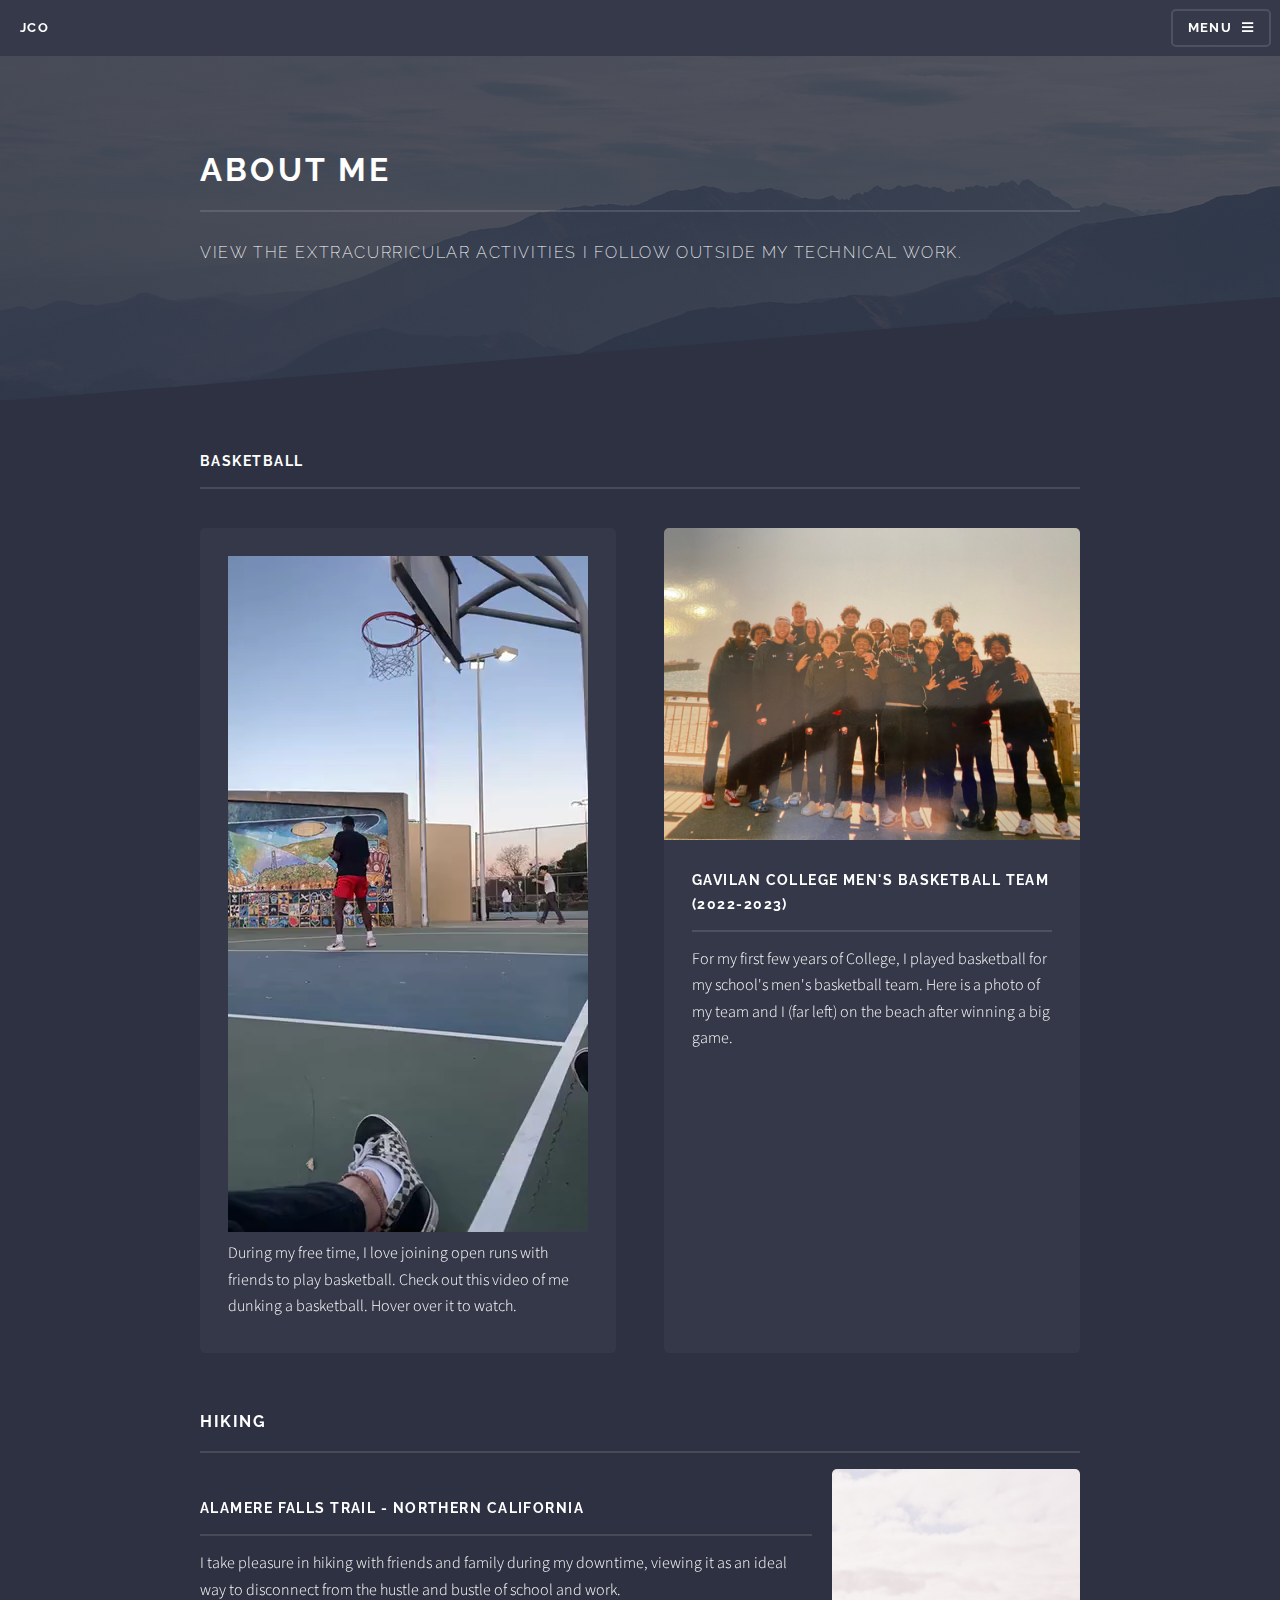
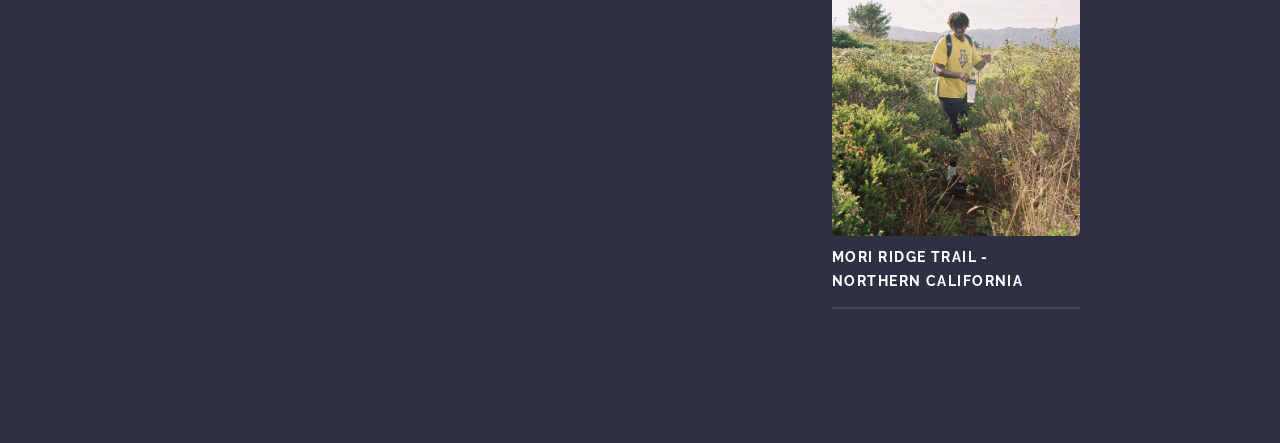
==== about_me.html @ bcc30880 "Restructuring Files." ====
<!DOCTYPE html>
<!--
    Solid State by HTML5 UP
    html5up.net | @ajlkn
    Free for personal and commercial use under the CCA 3.0 license (html5up.net/license)
-->
<html>
  <head>
    <title>Generic - Solid State by HTML5 UP</title>
    <meta charset="utf-8" />
    <meta name="viewport" content="width=device-width, initial-scale=1, user-scalable=no" />
    <link rel="stylesheet" href="assets/css/main.css" />
    <noscript><link rel="stylesheet" href="assets/css/noscript.css" /></noscript>
    <style>
      .image-container {
        display: flex;
        justify-content: space-between;
        gap: 20px;
      }
      .image-container img {
        max-width: 48%;
        height: auto;
      }
    </style>
  </head>
  <body class="is-preload">
    <!-- Page Wrapper -->
    <div id="page-wrapper">
      <!-- Header -->
      <header id="header">
        <h1><a href="index.html">JCO</a></h1>
        <nav>
          <a href="#menu">Menu</a>
        </nav>
      </header>

      <!-- Menu -->
      <nav id="menu">
        <div class="inner">
          <h2>Menu</h2>
          <ul class="links">
            <li><a href="index.html">Home</a></li>
            <li><a href="technical_journey.html">Technical Journey</a></li>
            <li><a href="projects.html">Projects</a></li>
            <li><a href="about_me.html">About Me</a></li>
          </ul>
          <a href="#" class="close">Close</a>
        </div>
      </nav>

      <!-- Wrapper -->
      <section id="wrapper">
        <header>
          <div class="inner">
            <h2>About Me</h2>
            <p>View the extracurricular activities I follow outside my technical work.</p>
          </div>
        </header>

        <!-- Content -->
        <div class="wrapper">
          <div class="inner">
            <h3 class="major">Basketball</h3>

            <section class="features">
              <article>
                <div class="video-container">
                  <video muted>
                    <source src="images/hoop_vid.mp4" type="video/mp4" />
                    Your browser does not support the video tag.
                  </video>
                  <p>
                    During my free time, I love joining open runs with friends to play basketball. Check out this video of me dunking a basketball. Hover over it to watch.
                  </p>
                </div>
              </article>
              <article>
                <a href="#" class="image"><img src="images/hoop_pic.jpeg" alt="" /></a>
                <h3 class="major">Gavilan College Men's Basketball Team (2022-2023)</h3>
                <p>
                  For my first few years of College, I played basketball for my school's men's basketball team. Here is a photo of my team and I (far left) on the beach after winning a big game.
                </p>
              </article>
            </section>

            <h4 class="major" style="font-size: 16px;">Hiking</h4>
            <div class="image-container">
              <article>
                <a href="#" class="image"><img src="images/hike01.jpeg" alt="" /></a>
                <h3 class="major">Alamere Falls Trail - Northern California</h3>
                <p>
                  I take pleasure in hiking with friends and family during my downtime, viewing it as an ideal way to disconnect from the hustle and bustle of school and work.
                </p>
              </article>
              <article>
                <a href="#" class="image"><img src="images/hike02.jpeg" alt="" style="max-width: 248px;" /></a>
                <h3 class="major">Mori Ridge Trail - Northern California</h3>
              </article>
            </div>

          </div>
        </div>
      </section>

    <!-- Scripts -->
    <script src="assets/js/jquery.min.js"></script>
    <script src="assets/js/jquery.scrollex.min.js"></script>
    <script src="assets/js/browser.min.js"></script>
    <script src="assets/js/breakpoints.min.js"></script>
    <script src="assets/js/util.js"></script>
    <script src="assets/js/main.js"></script>
    <script>
      document.addEventListener('DOMContentLoaded', function() {
        const videos = document.querySelectorAll('video');

        videos.forEach(video => {
          video.addEventListener('mouseover', function () {
            video.play();
          });

          video.addEventListener('mouseout', function() { 
            video.pause();
            video.currentTime = 0;
          });
        });
      });
    </script>
  </body>
</html>
---- assets/css/main.css ----
@import url(fontawesome-all.min.css);
@import url("https://fonts.googleapis.com/css?family=Raleway:200,700|Source+Sans+Pro:300,600,300italic,600italic");

/*
	Solid State by HTML5 UP
	html5up.net | @ajlkn
	Free for personal and commercial use under the CCA 3.0 license (html5up.net/license)
*/

html,
body,
div,
span,
applet,
object,
iframe,
h1,
h2,
h3,
h4,
h5,
h6,
p,
blockquote,
pre,
a,
abbr,
acronym,
address,
big,
cite,
code,
del,
dfn,
em,
img,
ins,
kbd,
q,
s,
samp,
small,
strike,
strong,
sub,
sup,
tt,
var,
b,
u,
i,
center,
dl,
dt,
dd,
ol,
ul,
li,
fieldset,
form,
label,
legend,
table,
caption,
tbody,
tfoot,
thead,
tr,
th,
td,
article,
aside,
canvas,
details,
embed,
figure,
figcaption,
footer,
header,
hgroup,
menu,
nav,
output,
ruby,
section,
summary,
time,
mark,
audio,
video {
  margin: 0;
  padding: 0;
  border: 0;
  font-size: 100%;
  font: inherit;
  vertical-align: baseline;
}

article,
aside,
details,
figcaption,
figure,
footer,
header,
hgroup,
menu,
nav,
section {
  display: block;
}

body {
  line-height: 1;
}

ol,
ul {
  list-style: none;
}

blockquote,
q {
  quotes: none;
}

blockquote:before,
blockquote:after,
q:before,
q:after {
  content: "";
  content: none;
}

table {
  border-collapse: collapse;
  border-spacing: 0;
}

body {
  -webkit-text-size-adjust: none;
}

mark {
  background-color: transparent;
  color: inherit;
}

input::-moz-focus-inner {
  border: 0;
  padding: 0;
}

input,
select,
textarea {
  -moz-appearance: none;
  -webkit-appearance: none;
  -ms-appearance: none;
  appearance: none;
}

/* Basic */

@-ms-viewport {
  width: device-width;
}

body {
  -ms-overflow-style: scrollbar;
}

@media screen and (max-width: 480px) {
  html,
  body {
    min-width: 320px;
  }
}

html {
  box-sizing: border-box;
}

*,
*:before,
*:after {
  box-sizing: inherit;
}

body {
  background-color: #2e3141;
  background-image: linear-gradient(
      to top,
      rgba(46, 49, 65, 0.8),
      rgba(46, 49, 65, 0.8)
    ),
    url("images/bg.jpg");
  background-size: auto, cover;
  background-attachment: fixed, fixed;
  background-position: center, center;
}

body.is-preload *,
body.is-preload *:before,
body.is-preload *:after {
  -moz-animation: none !important;
  -webkit-animation: none !important;
  -ms-animation: none !important;
  animation: none !important;
  -moz-transition: none !important;
  -webkit-transition: none !important;
  -ms-transition: none !important;
  transition: none !important;
}

/* Type */

body,
input,
select,
textarea {
  color: #ffffff;
  font-family: "Source Sans Pro", Helvetica, sans-serif;
  font-size: 16.5pt;
  font-weight: 300;
  line-height: 1.65;
}

@media screen and (max-width: 1680px) {
  body,
  input,
  select,
  textarea {
    font-size: 13pt;
  }
}

@media screen and (max-width: 1280px) {
  body,
  input,
  select,
  textarea {
    font-size: 12pt;
  }
}

@media screen and (max-width: 980px) {
  body,
  input,
  select,
  textarea {
    font-size: 12pt;
  }
}

@media screen and (max-width: 736px) {
  body,
  input,
  select,
  textarea {
    font-size: 12pt;
  }
}

@media screen and (max-width: 480px) {
  body,
  input,
  select,
  textarea {
    font-size: 12pt;
  }
}

a {
  -moz-transition: color 0.2s ease-in-out, border-bottom-color 0.2s ease-in-out;
  -webkit-transition: color 0.2s ease-in-out,
    border-bottom-color 0.2s ease-in-out;
  -ms-transition: color 0.2s ease-in-out, border-bottom-color 0.2s ease-in-out;
  transition: color 0.2s ease-in-out, border-bottom-color 0.2s ease-in-out;
  border-bottom: dotted 1px rgba(255, 255, 255, 0.35);
  color: #ffffff;
  text-decoration: none;
}

a:hover {
  border-bottom-color: transparent;
  color: #ffffff !important;
}

a.special:not(.button) {
  text-decoration: none;
  border-bottom: 0;
  display: block;
  font-family: Raleway, Helvetica, sans-serif;
  font-size: 0.8em;
  font-weight: 700;
  letter-spacing: 0.1em;
  margin: 0 0 2em 0;
  text-transform: uppercase;
}

a.special:not(.button):before {
  -moz-osx-font-smoothing: grayscale;
  -webkit-font-smoothing: antialiased;
  display: inline-block;
  font-style: normal;
  font-variant: normal;
  text-rendering: auto;
  line-height: 1;
  text-transform: none !important;
  font-family: "Font Awesome 5 Free";
  font-weight: 900;
}

a.special:not(.button):before {
  -moz-transition: background-color 0.2s ease-in-out;
  -webkit-transition: background-color 0.2s ease-in-out;
  -ms-transition: background-color 0.2s ease-in-out;
  transition: background-color 0.2s ease-in-out;
  border-radius: 100%;
  border: solid 2px rgba(255, 255, 255, 0.125);
  content: "\f105";
  display: inline-block;
  font-size: 1.25em;
  height: 2em;
  line-height: 1.75em;
  margin-right: 0.85em;
  text-align: center;
  text-indent: 0.15em;
  vertical-align: middle;
  width: 2em;
}

a.special:not(.button):hover:before {
  background-color: rgba(255, 255, 255, 0.025);
}

a.special:not(.button):active:before {
  background-color: rgba(255, 255, 255, 0.075);
}

strong,
b {
  color: #ffffff;
  font-weight: 600;
}

em,
i {
  font-style: italic;
}

p {
  margin: 0 0 2em 0;
}

h1,
h2,
h3,
h4,
h5,
h6 {
  color: #ffffff;
  font-family: Raleway, Helvetica, sans-serif;
  font-weight: 700;
  letter-spacing: 0.1em;
  margin: 0 0 1em 0;
  text-transform: uppercase;
}

h1 a,
h2 a,
h3 a,
h4 a,
h5 a,
h6 a {
  color: inherit;
  text-decoration: none;
  border-bottom: 0;
}

h1 span,
h2 span,
h3 span,
h4 span,
h5 span,
h6 span {
  font-weight: 200;
}

h1.major,
h2.major,
h3.major,
h4.major,
h5.major,
h6.major {
  padding-bottom: 1em;
  border-bottom: solid 2px rgba(255, 255, 255, 0.125);
}

h2 {
  font-size: 1.2em;
}

h3 {
  font-size: 0.9em;
}

h4 {
  font-size: 0.7em;
}

h5 {
  font-size: 0.7em;
}

h6 {
  font-size: 0.7em;
}

@media screen and (max-width: 736px) {
  h2 {
    font-size: 1em;
  }

  h3 {
    font-size: 0.8em;
  }
}

sub {
  font-size: 0.8em;
  position: relative;
  top: 0.5em;
}

sup {
  font-size: 0.8em;
  position: relative;
  top: -0.5em;
}

blockquote {
  border-left: solid 4px rgba(255, 255, 255, 0.125);
  font-style: italic;
  margin: 0 0 2em 0;
  padding: 0.5em 0 0.5em 2em;
}

code {
  background: rgba(255, 255, 255, 0.025);
  border-radius: 5px;
  border: solid 2px rgba(255, 255, 255, 0.125);
  font-family: "Courier New", monospace;
  font-size: 0.9em;
  margin: 0 0.25em;
  padding: 0.25em 0.65em;
}

pre {
  -webkit-overflow-scrolling: touch;
  font-family: "Courier New", monospace;
  font-size: 0.9em;
  margin: 0 0 2em 0;
}

pre code {
  display: block;
  line-height: 1.75em;
  padding: 1em 1.5em;
  overflow-x: auto;
}

hr {
  border: 0;
  border-bottom: solid 2px rgba(255, 255, 255, 0.125);
  margin: 2.5em 0;
}

hr.major {
  margin: 4em 0;
}

.align-left {
  text-align: left;
}

.align-center {
  text-align: center;
}

.align-right {
  text-align: right;
}

/* Row */

.row {
  display: flex;
  flex-wrap: wrap;
  box-sizing: border-box;
  align-items: stretch;
}

.row > * {
  box-sizing: border-box;
}

.row.gtr-uniform > * > :last-child {
  margin-bottom: 0;
}

.row.aln-left {
  justify-content: flex-start;
}

.row.aln-center {
  justify-content: center;
}

.row.aln-right {
  justify-content: flex-end;
}

.row.aln-top {
  align-items: flex-start;
}

.row.aln-middle {
  align-items: center;
}

.row.aln-bottom {
  align-items: flex-end;
}

.row > .imp {
  order: -1;
}

.row > .col-1 {
  width: 8.33333%;
}

.row > .off-1 {
  margin-left: 8.33333%;
}

.row > .col-2 {
  width: 16.66667%;
}

.row > .off-2 {
  margin-left: 16.66667%;
}

.row > .col-3 {
  width: 25%;
}

.row > .off-3 {
  margin-left: 25%;
}

.row > .col-4 {
  width: 33.33333%;
}

.row > .off-4 {
  margin-left: 33.33333%;
}

.row > .col-5 {
  width: 41.66667%;
}

.row > .off-5 {
  margin-left: 41.66667%;
}

.row > .col-6 {
  width: 50%;
}

.row > .off-6 {
  margin-left: 50%;
}

.row > .col-7 {
  width: 58.33333%;
}

.row > .off-7 {
  margin-left: 58.33333%;
}

.row > .col-8 {
  width: 66.66667%;
}

.row > .off-8 {
  margin-left: 66.66667%;
}

.row > .col-9 {
  width: 75%;
}

.row > .off-9 {
  margin-left: 75%;
}

.row > .col-10 {
  width: 83.33333%;
}

.row > .off-10 {
  margin-left: 83.33333%;
}

.row > .col-11 {
  width: 91.66667%;
}

.row > .off-11 {
  margin-left: 91.66667%;
}

.row > .col-12 {
  width: 100%;
}

.row > .off-12 {
  margin-left: 100%;
}

.row.gtr-0 {
  margin-top: 0;
  margin-left: 0em;
}

.row.gtr-0 > * {
  padding: 0 0 0 0em;
}

.row.gtr-0.gtr-uniform {
  margin-top: 0em;
}

.row.gtr-0.gtr-uniform > * {
  padding-top: 0em;
}

.row.gtr-25 {
  margin-top: 0;
  margin-left: -0.4375em;
}

.row.gtr-25 > * {
  padding: 0 0 0 0.4375em;
}

.row.gtr-25.gtr-uniform {
  margin-top: -0.4375em;
}

.row.gtr-25.gtr-uniform > * {
  padding-top: 0.4375em;
}

.row.gtr-50 {
  margin-top: 0;
  margin-left: -0.875em;
}

.row.gtr-50 > * {
  padding: 0 0 0 0.875em;
}

.row.gtr-50.gtr-uniform {
  margin-top: -0.875em;
}

.row.gtr-50.gtr-uniform > * {
  padding-top: 0.875em;
}

.row {
  margin-top: 0;
  margin-left: -1.75em;
}

.row > * {
  padding: 0 0 0 1.75em;
}

.row.gtr-uniform {
  margin-top: -1.75em;
}

.row.gtr-uniform > * {
  padding-top: 1.75em;
}

.row.gtr-150 {
  margin-top: 0;
  margin-left: -2.625em;
}

.row.gtr-150 > * {
  padding: 0 0 0 2.625em;
}

.row.gtr-150.gtr-uniform {
  margin-top: -2.625em;
}

.row.gtr-150.gtr-uniform > * {
  padding-top: 2.625em;
}

.row.gtr-200 {
  margin-top: 0;
  margin-left: -3.5em;
}

.row.gtr-200 > * {
  padding: 0 0 0 3.5em;
}

.row.gtr-200.gtr-uniform {
  margin-top: -3.5em;
}

.row.gtr-200.gtr-uniform > * {
  padding-top: 3.5em;
}

@media screen and (max-width: 1680px) {
  .row {
    display: flex;
    flex-wrap: wrap;
    box-sizing: border-box;
    align-items: stretch;
  }

  .row > * {
    box-sizing: border-box;
  }

  .row.gtr-uniform > * > :last-child {
    margin-bottom: 0;
  }

  .row.aln-left {
    justify-content: flex-start;
  }

  .row.aln-center {
    justify-content: center;
  }

  .row.aln-right {
    justify-content: flex-end;
  }

  .row.aln-top {
    align-items: flex-start;
  }

  .row.aln-middle {
    align-items: center;
  }

  .row.aln-bottom {
    align-items: flex-end;
  }

  .row > .imp-xlarge {
    order: -1;
  }

  .row > .col-1-xlarge {
    width: 8.33333%;
  }

  .row > .off-1-xlarge {
    margin-left: 8.33333%;
  }

  .row > .col-2-xlarge {
    width: 16.66667%;
  }

  .row > .off-2-xlarge {
    margin-left: 16.66667%;
  }

  .row > .col-3-xlarge {
    width: 25%;
  }

  .row > .off-3-xlarge {
    margin-left: 25%;
  }

  .row > .col-4-xlarge {
    width: 33.33333%;
  }

  .row > .off-4-xlarge {
    margin-left: 33.33333%;
  }

  .row > .col-5-xlarge {
    width: 41.66667%;
  }

  .row > .off-5-xlarge {
    margin-left: 41.66667%;
  }

  .row > .col-6-xlarge {
    width: 50%;
  }

  .row > .off-6-xlarge {
    margin-left: 50%;
  }

  .row > .col-7-xlarge {
    width: 58.33333%;
  }

  .row > .off-7-xlarge {
    margin-left: 58.33333%;
  }

  .row > .col-8-xlarge {
    width: 66.66667%;
  }

  .row > .off-8-xlarge {
    margin-left: 66.66667%;
  }

  .row > .col-9-xlarge {
    width: 75%;
  }

  .row > .off-9-xlarge {
    margin-left: 75%;
  }

  .row > .col-10-xlarge {
    width: 83.33333%;
  }

  .row > .off-10-xlarge {
    margin-left: 83.33333%;
  }

  .row > .col-11-xlarge {
    width: 91.66667%;
  }

  .row > .off-11-xlarge {
    margin-left: 91.66667%;
  }

  .row > .col-12-xlarge {
    width: 100%;
  }

  .row > .off-12-xlarge {
    margin-left: 100%;
  }

  .row.gtr-0 {
    margin-top: 0;
    margin-left: 0em;
  }

  .row.gtr-0 > * {
    padding: 0 0 0 0em;
  }

  .row.gtr-0.gtr-uniform {
    margin-top: 0em;
  }

  .row.gtr-0.gtr-uniform > * {
    padding-top: 0em;
  }

  .row.gtr-25 {
    margin-top: 0;
    margin-left: -0.4375em;
  }

  .row.gtr-25 > * {
    padding: 0 0 0 0.4375em;
  }

  .row.gtr-25.gtr-uniform {
    margin-top: -0.4375em;
  }

  .row.gtr-25.gtr-uniform > * {
    padding-top: 0.4375em;
  }

  .row.gtr-50 {
    margin-top: 0;
    margin-left: -0.875em;
  }

  .row.gtr-50 > * {
    padding: 0 0 0 0.875em;
  }

  .row.gtr-50.gtr-uniform {
    margin-top: -0.875em;
  }

  .row.gtr-50.gtr-uniform > * {
    padding-top: 0.875em;
  }

  .row {
    margin-top: 0;
    margin-left: -1.75em;
  }

  .row > * {
    padding: 0 0 0 1.75em;
  }

  .row.gtr-uniform {
    margin-top: -1.75em;
  }

  .row.gtr-uniform > * {
    padding-top: 1.75em;
  }

  .row.gtr-150 {
    margin-top: 0;
    margin-left: -2.625em;
  }

  .row.gtr-150 > * {
    padding: 0 0 0 2.625em;
  }

  .row.gtr-150.gtr-uniform {
    margin-top: -2.625em;
  }

  .row.gtr-150.gtr-uniform > * {
    padding-top: 2.625em;
  }

  .row.gtr-200 {
    margin-top: 0;
    margin-left: -3.5em;
  }

  .row.gtr-200 > * {
    padding: 0 0 0 3.5em;
  }

  .row.gtr-200.gtr-uniform {
    margin-top: -3.5em;
  }

  .row.gtr-200.gtr-uniform > * {
    padding-top: 3.5em;
  }
}

@media screen and (max-width: 1280px) {
  .row {
    display: flex;
    flex-wrap: wrap;
    box-sizing: border-box;
    align-items: stretch;
  }

  .row > * {
    box-sizing: border-box;
  }

  .row.gtr-uniform > * > :last-child {
    margin-bottom: 0;
  }

  .row.aln-left {
    justify-content: flex-start;
  }

  .row.aln-center {
    justify-content: center;
  }

  .row.aln-right {
    justify-content: flex-end;
  }

  .row.aln-top {
    align-items: flex-start;
  }

  .row.aln-middle {
    align-items: center;
  }

  .row.aln-bottom {
    align-items: flex-end;
  }

  .row > .imp-large {
    order: -1;
  }

  .row > .col-1-large {
    width: 8.33333%;
  }

  .row > .off-1-large {
    margin-left: 8.33333%;
  }

  .row > .col-2-large {
    width: 16.66667%;
  }

  .row > .off-2-large {
    margin-left: 16.66667%;
  }

  .row > .col-3-large {
    width: 25%;
  }

  .row > .off-3-large {
    margin-left: 25%;
  }

  .row > .col-4-large {
    width: 33.33333%;
  }

  .row > .off-4-large {
    margin-left: 33.33333%;
  }

  .row > .col-5-large {
    width: 41.66667%;
  }

  .row > .off-5-large {
    margin-left: 41.66667%;
  }

  .row > .col-6-large {
    width: 50%;
  }

  .row > .off-6-large {
    margin-left: 50%;
  }

  .row > .col-7-large {
    width: 58.33333%;
  }

  .row > .off-7-large {
    margin-left: 58.33333%;
  }

  .row > .col-8-large {
    width: 66.66667%;
  }

  .row > .off-8-large {
    margin-left: 66.66667%;
  }

  .row > .col-9-large {
    width: 75%;
  }

  .row > .off-9-large {
    margin-left: 75%;
  }

  .row > .col-10-large {
    width: 83.33333%;
  }

  .row > .off-10-large {
    margin-left: 83.33333%;
  }

  .row > .col-11-large {
    width: 91.66667%;
  }

  .row > .off-11-large {
    margin-left: 91.66667%;
  }

  .row > .col-12-large {
    width: 100%;
  }

  .row > .off-12-large {
    margin-left: 100%;
  }

  .row.gtr-0 {
    margin-top: 0;
    margin-left: 0em;
  }

  .row.gtr-0 > * {
    padding: 0 0 0 0em;
  }

  .row.gtr-0.gtr-uniform {
    margin-top: 0em;
  }

  .row.gtr-0.gtr-uniform > * {
    padding-top: 0em;
  }

  .row.gtr-25 {
    margin-top: 0;
    margin-left: -0.4375em;
  }

  .row.gtr-25 > * {
    padding: 0 0 0 0.4375em;
  }

  .row.gtr-25.gtr-uniform {
    margin-top: -0.4375em;
  }

  .row.gtr-25.gtr-uniform > * {
    padding-top: 0.4375em;
  }

  .row.gtr-50 {
    margin-top: 0;
    margin-left: -0.875em;
  }

  .row.gtr-50 > * {
    padding: 0 0 0 0.875em;
  }

  .row.gtr-50.gtr-uniform {
    margin-top: -0.875em;
  }

  .row.gtr-50.gtr-uniform > * {
    padding-top: 0.875em;
  }

  .row {
    margin-top: 0;
    margin-left: -1.75em;
  }

  .row > * {
    padding: 0 0 0 1.75em;
  }

  .row.gtr-uniform {
    margin-top: -1.75em;
  }

  .row.gtr-uniform > * {
    padding-top: 1.75em;
  }

  .row.gtr-150 {
    margin-top: 0;
    margin-left: -2.625em;
  }

  .row.gtr-150 > * {
    padding: 0 0 0 2.625em;
  }

  .row.gtr-150.gtr-uniform {
    margin-top: -2.625em;
  }

  .row.gtr-150.gtr-uniform > * {
    padding-top: 2.625em;
  }

  .row.gtr-200 {
    margin-top: 0;
    margin-left: -3.5em;
  }

  .row.gtr-200 > * {
    padding: 0 0 0 3.5em;
  }

  .row.gtr-200.gtr-uniform {
    margin-top: -3.5em;
  }

  .row.gtr-200.gtr-uniform > * {
    padding-top: 3.5em;
  }
}

@media screen and (max-width: 980px) {
  .row {
    display: flex;
    flex-wrap: wrap;
    box-sizing: border-box;
    align-items: stretch;
  }

  .row > * {
    box-sizing: border-box;
  }

  .row.gtr-uniform > * > :last-child {
    margin-bottom: 0;
  }

  .row.aln-left {
    justify-content: flex-start;
  }

  .row.aln-center {
    justify-content: center;
  }

  .row.aln-right {
    justify-content: flex-end;
  }

  .row.aln-top {
    align-items: flex-start;
  }

  .row.aln-middle {
    align-items: center;
  }

  .row.aln-bottom {
    align-items: flex-end;
  }

  .row > .imp-medium {
    order: -1;
  }

  .row > .col-1-medium {
    width: 8.33333%;
  }

  .row > .off-1-medium {
    margin-left: 8.33333%;
  }

  .row > .col-2-medium {
    width: 16.66667%;
  }

  .row > .off-2-medium {
    margin-left: 16.66667%;
  }

  .row > .col-3-medium {
    width: 25%;
  }

  .row > .off-3-medium {
    margin-left: 25%;
  }

  .row > .col-4-medium {
    width: 33.33333%;
  }

  .row > .off-4-medium {
    margin-left: 33.33333%;
  }

  .row > .col-5-medium {
    width: 41.66667%;
  }

  .row > .off-5-medium {
    margin-left: 41.66667%;
  }

  .row > .col-6-medium {
    width: 50%;
  }

  .row > .off-6-medium {
    margin-left: 50%;
  }

  .row > .col-7-medium {
    width: 58.33333%;
  }

  .row > .off-7-medium {
    margin-left: 58.33333%;
  }

  .row > .col-8-medium {
    width: 66.66667%;
  }

  .row > .off-8-medium {
    margin-left: 66.66667%;
  }

  .row > .col-9-medium {
    width: 75%;
  }

  .row > .off-9-medium {
    margin-left: 75%;
  }

  .row > .col-10-medium {
    width: 83.33333%;
  }

  .row > .off-10-medium {
    margin-left: 83.33333%;
  }

  .row > .col-11-medium {
    width: 91.66667%;
  }

  .row > .off-11-medium {
    margin-left: 91.66667%;
  }

  .row > .col-12-medium {
    width: 100%;
  }

  .row > .off-12-medium {
    margin-left: 100%;
  }

  .row.gtr-0 {
    margin-top: 0;
    margin-left: 0em;
  }

  .row.gtr-0 > * {
    padding: 0 0 0 0em;
  }

  .row.gtr-0.gtr-uniform {
    margin-top: 0em;
  }

  .row.gtr-0.gtr-uniform > * {
    padding-top: 0em;
  }

  .row.gtr-25 {
    margin-top: 0;
    margin-left: -0.4375em;
  }

  .row.gtr-25 > * {
    padding: 0 0 0 0.4375em;
  }

  .row.gtr-25.gtr-uniform {
    margin-top: -0.4375em;
  }

  .row.gtr-25.gtr-uniform > * {
    padding-top: 0.4375em;
  }

  .row.gtr-50 {
    margin-top: 0;
    margin-left: -0.875em;
  }

  .row.gtr-50 > * {
    padding: 0 0 0 0.875em;
  }

  .row.gtr-50.gtr-uniform {
    margin-top: -0.875em;
  }

  .row.gtr-50.gtr-uniform > * {
    padding-top: 0.875em;
  }

  .row {
    margin-top: 0;
    margin-left: -1.75em;
  }

  .row > * {
    padding: 0 0 0 1.75em;
  }

  .row.gtr-uniform {
    margin-top: -1.75em;
  }

  .row.gtr-uniform > * {
    padding-top: 1.75em;
  }

  .row.gtr-150 {
    margin-top: 0;
    margin-left: -2.625em;
  }

  .row.gtr-150 > * {
    padding: 0 0 0 2.625em;
  }

  .row.gtr-150.gtr-uniform {
    margin-top: -2.625em;
  }

  .row.gtr-150.gtr-uniform > * {
    padding-top: 2.625em;
  }

  .row.gtr-200 {
    margin-top: 0;
    margin-left: -3.5em;
  }

  .row.gtr-200 > * {
    padding: 0 0 0 3.5em;
  }

  .row.gtr-200.gtr-uniform {
    margin-top: -3.5em;
  }

  .row.gtr-200.gtr-uniform > * {
    padding-top: 3.5em;
  }
}

@media screen and (max-width: 736px) {
  .row {
    display: flex;
    flex-wrap: wrap;
    box-sizing: border-box;
    align-items: stretch;
  }

  .row > * {
    box-sizing: border-box;
  }

  .row.gtr-uniform > * > :last-child {
    margin-bottom: 0;
  }

  .row.aln-left {
    justify-content: flex-start;
  }

  .row.aln-center {
    justify-content: center;
  }

  .row.aln-right {
    justify-content: flex-end;
  }

  .row.aln-top {
    align-items: flex-start;
  }

  .row.aln-middle {
    align-items: center;
  }

  .row.aln-bottom {
    align-items: flex-end;
  }

  .row > .imp-small {
    order: -1;
  }

  .row > .col-1-small {
    width: 8.33333%;
  }

  .row > .off-1-small {
    margin-left: 8.33333%;
  }

  .row > .col-2-small {
    width: 16.66667%;
  }

  .row > .off-2-small {
    margin-left: 16.66667%;
  }

  .row > .col-3-small {
    width: 25%;
  }

  .row > .off-3-small {
    margin-left: 25%;
  }

  .row > .col-4-small {
    width: 33.33333%;
  }

  .row > .off-4-small {
    margin-left: 33.33333%;
  }

  .row > .col-5-small {
    width: 41.66667%;
  }

  .row > .off-5-small {
    margin-left: 41.66667%;
  }

  .row > .col-6-small {
    width: 50%;
  }

  .row > .off-6-small {
    margin-left: 50%;
  }

  .row > .col-7-small {
    width: 58.33333%;
  }

  .row > .off-7-small {
    margin-left: 58.33333%;
  }

  .row > .col-8-small {
    width: 66.66667%;
  }

  .row > .off-8-small {
    margin-left: 66.66667%;
  }

  .row > .col-9-small {
    width: 75%;
  }

  .row > .off-9-small {
    margin-left: 75%;
  }

  .row > .col-10-small {
    width: 83.33333%;
  }

  .row > .off-10-small {
    margin-left: 83.33333%;
  }

  .row > .col-11-small {
    width: 91.66667%;
  }

  .row > .off-11-small {
    margin-left: 91.66667%;
  }

  .row > .col-12-small {
    width: 100%;
  }

  .row > .off-12-small {
    margin-left: 100%;
  }

  .row.gtr-0 {
    margin-top: 0;
    margin-left: 0em;
  }

  .row.gtr-0 > * {
    padding: 0 0 0 0em;
  }

  .row.gtr-0.gtr-uniform {
    margin-top: 0em;
  }

  .row.gtr-0.gtr-uniform > * {
    padding-top: 0em;
  }

  .row.gtr-25 {
    margin-top: 0;
    margin-left: -0.3125em;
  }

  .row.gtr-25 > * {
    padding: 0 0 0 0.3125em;
  }

  .row.gtr-25.gtr-uniform {
    margin-top: -0.3125em;
  }

  .row.gtr-25.gtr-uniform > * {
    padding-top: 0.3125em;
  }

  .row.gtr-50 {
    margin-top: 0;
    margin-left: -0.625em;
  }

  .row.gtr-50 > * {
    padding: 0 0 0 0.625em;
  }

  .row.gtr-50.gtr-uniform {
    margin-top: -0.625em;
  }

  .row.gtr-50.gtr-uniform > * {
    padding-top: 0.625em;
  }

  .row {
    margin-top: 0;
    margin-left: -1.25em;
  }

  .row > * {
    padding: 0 0 0 1.25em;
  }

  .row.gtr-uniform {
    margin-top: -1.25em;
  }

  .row.gtr-uniform > * {
    padding-top: 1.25em;
  }

  .row.gtr-150 {
    margin-top: 0;
    margin-left: -1.875em;
  }

  .row.gtr-150 > * {
    padding: 0 0 0 1.875em;
  }

  .row.gtr-150.gtr-uniform {
    margin-top: -1.875em;
  }

  .row.gtr-150.gtr-uniform > * {
    padding-top: 1.875em;
  }

  .row.gtr-200 {
    margin-top: 0;
    margin-left: -2.5em;
  }

  .row.gtr-200 > * {
    padding: 0 0 0 2.5em;
  }

  .row.gtr-200.gtr-uniform {
    margin-top: -2.5em;
  }

  .row.gtr-200.gtr-uniform > * {
    padding-top: 2.5em;
  }
}

@media screen and (max-width: 480px) {
  .row {
    display: flex;
    flex-wrap: wrap;
    box-sizing: border-box;
    align-items: stretch;
  }

  .row > * {
    box-sizing: border-box;
  }

  .row.gtr-uniform > * > :last-child {
    margin-bottom: 0;
  }

  .row.aln-left {
    justify-content: flex-start;
  }

  .row.aln-center {
    justify-content: center;
  }

  .row.aln-right {
    justify-content: flex-end;
  }

  .row.aln-top {
    align-items: flex-start;
  }

  .row.aln-middle {
    align-items: center;
  }

  .row.aln-bottom {
    align-items: flex-end;
  }

  .row > .imp-xsmall {
    order: -1;
  }

  .row > .col-1-xsmall {
    width: 8.33333%;
  }

  .row > .off-1-xsmall {
    margin-left: 8.33333%;
  }

  .row > .col-2-xsmall {
    width: 16.66667%;
  }

  .row > .off-2-xsmall {
    margin-left: 16.66667%;
  }

  .row > .col-3-xsmall {
    width: 25%;
  }

  .row > .off-3-xsmall {
    margin-left: 25%;
  }

  .row > .col-4-xsmall {
    width: 33.33333%;
  }

  .row > .off-4-xsmall {
    margin-left: 33.33333%;
  }

  .row > .col-5-xsmall {
    width: 41.66667%;
  }

  .row > .off-5-xsmall {
    margin-left: 41.66667%;
  }

  .row > .col-6-xsmall {
    width: 50%;
  }

  .row > .off-6-xsmall {
    margin-left: 50%;
  }

  .row > .col-7-xsmall {
    width: 58.33333%;
  }

  .row > .off-7-xsmall {
    margin-left: 58.33333%;
  }

  .row > .col-8-xsmall {
    width: 66.66667%;
  }

  .row > .off-8-xsmall {
    margin-left: 66.66667%;
  }

  .row > .col-9-xsmall {
    width: 75%;
  }

  .row > .off-9-xsmall {
    margin-left: 75%;
  }

  .row > .col-10-xsmall {
    width: 83.33333%;
  }

  .row > .off-10-xsmall {
    margin-left: 83.33333%;
  }

  .row > .col-11-xsmall {
    width: 91.66667%;
  }

  .row > .off-11-xsmall {
    margin-left: 91.66667%;
  }

  .row > .col-12-xsmall {
    width: 100%;
  }

  .row > .off-12-xsmall {
    margin-left: 100%;
  }

  .row.gtr-0 {
    margin-top: 0;
    margin-left: 0em;
  }

  .row.gtr-0 > * {
    padding: 0 0 0 0em;
  }

  .row.gtr-0.gtr-uniform {
    margin-top: 0em;
  }

  .row.gtr-0.gtr-uniform > * {
    padding-top: 0em;
  }

  .row.gtr-25 {
    margin-top: 0;
    margin-left: -0.3125em;
  }

  .row.gtr-25 > * {
    padding: 0 0 0 0.3125em;
  }

  .row.gtr-25.gtr-uniform {
    margin-top: -0.3125em;
  }

  .row.gtr-25.gtr-uniform > * {
    padding-top: 0.3125em;
  }

  .row.gtr-50 {
    margin-top: 0;
    margin-left: -0.625em;
  }

  .row.gtr-50 > * {
    padding: 0 0 0 0.625em;
  }

  .row.gtr-50.gtr-uniform {
    margin-top: -0.625em;
  }

  .row.gtr-50.gtr-uniform > * {
    padding-top: 0.625em;
  }

  .row {
    margin-top: 0;
    margin-left: -1.25em;
  }

  .row > * {
    padding: 0 0 0 1.25em;
  }

  .row.gtr-uniform {
    margin-top: -1.25em;
  }

  .row.gtr-uniform > * {
    padding-top: 1.25em;
  }

  .row.gtr-150 {
    margin-top: 0;
    margin-left: -1.875em;
  }

  .row.gtr-150 > * {
    padding: 0 0 0 1.875em;
  }

  .row.gtr-150.gtr-uniform {
    margin-top: -1.875em;
  }

  .row.gtr-150.gtr-uniform > * {
    padding-top: 1.875em;
  }

  .row.gtr-200 {
    margin-top: 0;
    margin-left: -2.5em;
  }

  .row.gtr-200 > * {
    padding: 0 0 0 2.5em;
  }

  .row.gtr-200.gtr-uniform {
    margin-top: -2.5em;
  }

  .row.gtr-200.gtr-uniform > * {
    padding-top: 2.5em;
  }
}

@media screen and (max-width: 360px) {
  .row {
    display: flex;
    flex-wrap: wrap;
    box-sizing: border-box;
    align-items: stretch;
  }

  .row > * {
    box-sizing: border-box;
  }

  .row.gtr-uniform > * > :last-child {
    margin-bottom: 0;
  }

  .row.aln-left {
    justify-content: flex-start;
  }

  .row.aln-center {
    justify-content: center;
  }

  .row.aln-right {
    justify-content: flex-end;
  }

  .row.aln-top {
    align-items: flex-start;
  }

  .row.aln-middle {
    align-items: center;
  }

  .row.aln-bottom {
    align-items: flex-end;
  }

  .row > .imp-xxsmall {
    order: -1;
  }

  .row > .col-1-xxsmall {
    width: 8.33333%;
  }

  .row > .off-1-xxsmall {
    margin-left: 8.33333%;
  }

  .row > .col-2-xxsmall {
    width: 16.66667%;
  }

  .row > .off-2-xxsmall {
    margin-left: 16.66667%;
  }

  .row > .col-3-xxsmall {
    width: 25%;
  }

  .row > .off-3-xxsmall {
    margin-left: 25%;
  }

  .row > .col-4-xxsmall {
    width: 33.33333%;
  }

  .row > .off-4-xxsmall {
    margin-left: 33.33333%;
  }

  .row > .col-5-xxsmall {
    width: 41.66667%;
  }

  .row > .off-5-xxsmall {
    margin-left: 41.66667%;
  }

  .row > .col-6-xxsmall {
    width: 50%;
  }

  .row > .off-6-xxsmall {
    margin-left: 50%;
  }

  .row > .col-7-xxsmall {
    width: 58.33333%;
  }

  .row > .off-7-xxsmall {
    margin-left: 58.33333%;
  }

  .row > .col-8-xxsmall {
    width: 66.66667%;
  }

  .row > .off-8-xxsmall {
    margin-left: 66.66667%;
  }

  .row > .col-9-xxsmall {
    width: 75%;
  }

  .row > .off-9-xxsmall {
    margin-left: 75%;
  }

  .row > .col-10-xxsmall {
    width: 83.33333%;
  }

  .row > .off-10-xxsmall {
    margin-left: 83.33333%;
  }

  .row > .col-11-xxsmall {
    width: 91.66667%;
  }

  .row > .off-11-xxsmall {
    margin-left: 91.66667%;
  }

  .row > .col-12-xxsmall {
    width: 100%;
  }

  .row > .off-12-xxsmall {
    margin-left: 100%;
  }

  .row.gtr-0 {
    margin-top: 0;
    margin-left: 0em;
  }

  .row.gtr-0 > * {
    padding: 0 0 0 0em;
  }

  .row.gtr-0.gtr-uniform {
    margin-top: 0em;
  }

  .row.gtr-0.gtr-uniform > * {
    padding-top: 0em;
  }

  .row.gtr-25 {
    margin-top: 0;
    margin-left: -0.3125em;
  }

  .row.gtr-25 > * {
    padding: 0 0 0 0.3125em;
  }

  .row.gtr-25.gtr-uniform {
    margin-top: -0.3125em;
  }

  .row.gtr-25.gtr-uniform > * {
    padding-top: 0.3125em;
  }

  .row.gtr-50 {
    margin-top: 0;
    margin-left: -0.625em;
  }

  .row.gtr-50 > * {
    padding: 0 0 0 0.625em;
  }

  .row.gtr-50.gtr-uniform {
    margin-top: -0.625em;
  }

  .row.gtr-50.gtr-uniform > * {
    padding-top: 0.625em;
  }

  .row {
    margin-top: 0;
    margin-left: -1.25em;
  }

  .row > * {
    padding: 0 0 0 1.25em;
  }

  .row.gtr-uniform {
    margin-top: -1.25em;
  }

  .row.gtr-uniform > * {
    padding-top: 1.25em;
  }

  .row.gtr-150 {
    margin-top: 0;
    margin-left: -1.875em;
  }

  .row.gtr-150 > * {
    padding: 0 0 0 1.875em;
  }

  .row.gtr-150.gtr-uniform {
    margin-top: -1.875em;
  }

  .row.gtr-150.gtr-uniform > * {
    padding-top: 1.875em;
  }

  .row.gtr-200 {
    margin-top: 0;
    margin-left: -2.5em;
  }

  .row.gtr-200 > * {
    padding: 0 0 0 2.5em;
  }

  .row.gtr-200.gtr-uniform {
    margin-top: -2.5em;
  }

  .row.gtr-200.gtr-uniform > * {
    padding-top: 2.5em;
  }
}

/* Section/Article */

section.special,
article.special {
  text-align: center;
}

/* Form */

form {
  margin: 0 0 2em 0;
}

form > :last-child {
  margin-bottom: 0;
}

form > .fields {
  display: -moz-flex;
  display: -webkit-flex;
  display: -ms-flex;
  display: flex;
  -moz-flex-wrap: wrap;
  -webkit-flex-wrap: wrap;
  -ms-flex-wrap: wrap;
  flex-wrap: wrap;
  width: calc(100% + 3em);
  margin: -1.5em 0 2em -1.5em;
}

form > .fields > .field {
  -moz-flex-grow: 0;
  -webkit-flex-grow: 0;
  -ms-flex-grow: 0;
  flex-grow: 0;
  -moz-flex-shrink: 0;
  -webkit-flex-shrink: 0;
  -ms-flex-shrink: 0;
  flex-shrink: 0;
  padding: 1.5em 0 0 1.5em;
  width: calc(100% - 1.5em);
}

form > .fields > .field.half {
  width: calc(50% - 0.75em);
}

form > .fields > .field.third {
  width: calc(100% / 3 - 0.5em);
}

form > .fields > .field.quarter {
  width: calc(25% - 0.375em);
}

@media screen and (max-width: 480px) {
  form > .fields {
    width: calc(100% + 3em);
    margin: -1.5em 0 2em -1.5em;
  }

  form > .fields > .field {
    padding: 1.5em 0 0 1.5em;
    width: calc(100% - 1.5em);
  }

  form > .fields > .field.half {
    width: calc(100% - 1.5em);
  }

  form > .fields > .field.third {
    width: calc(100% - 1.5em);
  }

  form > .fields > .field.quarter {
    width: calc(100% - 1.5em);
  }
}

label {
  color: #ffffff;
  display: block;
  font-family: Raleway, Helvetica, sans-serif;
  font-size: 0.8em;
  font-weight: 700;
  letter-spacing: 0.1em;
  margin: 0 0 0.7em 0;
  text-transform: uppercase;
}

input[type="text"],
input[type="password"],
input[type="email"],
input[type="tel"],
select,
textarea {
  -moz-appearance: none;
  -webkit-appearance: none;
  -ms-appearance: none;
  appearance: none;
  background: rgba(255, 255, 255, 0.025);
  border-radius: 5px;
  border: none;
  border: solid 2px rgba(255, 255, 255, 0.125);
  color: inherit;
  display: block;
  outline: 0;
  padding: 0 1em;
  text-decoration: none;
  width: 100%;
}

input[type="text"]:invalid,
input[type="password"]:invalid,
input[type="email"]:invalid,
input[type="tel"]:invalid,
select:invalid,
textarea:invalid {
  box-shadow: none;
}

input[type="text"]:focus,
input[type="password"]:focus,
input[type="email"]:focus,
input[type="tel"]:focus,
select:focus,
textarea:focus {
  border-color: #5b6ba6;
}

select {
  background-image: url("data:image/svg+xml;charset=utf8,%3Csvg xmlns='http://www.w3.org/2000/svg' width='40' height='40' preserveAspectRatio='none' viewBox='0 0 40 40'%3E%3Cpath d='M9.4,12.3l10.4,10.4l10.4-10.4c0.2-0.2,0.5-0.4,0.9-0.4c0.3,0,0.6,0.1,0.9,0.4l3.3,3.3c0.2,0.2,0.4,0.5,0.4,0.9 c0,0.4-0.1,0.6-0.4,0.9L20.7,31.9c-0.2,0.2-0.5,0.4-0.9,0.4c-0.3,0-0.6-0.1-0.9-0.4L4.3,17.3c-0.2-0.2-0.4-0.5-0.4-0.9 c0-0.4,0.1-0.6,0.4-0.9l3.3-3.3c0.2-0.2,0.5-0.4,0.9-0.4S9.1,12.1,9.4,12.3z' fill='rgba(255, 255, 255, 0.125)' /%3E%3C/svg%3E");
  background-size: 1.25rem;
  background-repeat: no-repeat;
  background-position: calc(100% - 1rem) center;
  height: 2.75em;
  padding-right: 2.75em;
  text-overflow: ellipsis;
}

select option {
  color: #ffffff;
  background: #2e3141;
}

select:focus::-ms-value {
  background-color: transparent;
}

select::-ms-expand {
  display: none;
}

input[type="text"],
input[type="password"],
input[type="email"],
select {
  height: 2.75em;
}

textarea {
  padding: 0.75em 1em;
}

input[type="checkbox"],
input[type="radio"] {
  -moz-appearance: none;
  -webkit-appearance: none;
  -ms-appearance: none;
  appearance: none;
  display: block;
  float: left;
  margin-right: -2em;
  opacity: 0;
  width: 1em;
  z-index: -1;
}

input[type="checkbox"] + label,
input[type="radio"] + label {
  text-decoration: none;
  color: #ffffff;
  cursor: pointer;
  display: inline-block;
  font-size: 1em;
  font-family: "Source Sans Pro", Helvetica, sans-serif;
  text-transform: none;
  letter-spacing: 0;
  font-weight: 300;
  padding-left: 2.4em;
  padding-right: 0.75em;
  position: relative;
}

input[type="checkbox"] + label:before,
input[type="radio"] + label:before {
  -moz-osx-font-smoothing: grayscale;
  -webkit-font-smoothing: antialiased;
  display: inline-block;
  font-style: normal;
  font-variant: normal;
  text-rendering: auto;
  line-height: 1;
  text-transform: none !important;
  font-family: "Font Awesome 5 Free";
  font-weight: 900;
}

input[type="checkbox"] + label:before,
input[type="radio"] + label:before {
  background: rgba(255, 255, 255, 0.025);
  border-radius: 5px;
  border: solid 2px rgba(255, 255, 255, 0.125);
  content: "";
  display: inline-block;
  font-size: 0.8em;
  height: 2.0625em;
  left: 0;
  line-height: 2.0625em;
  position: absolute;
  text-align: center;
  top: 0;
  width: 2.0625em;
}

input[type="checkbox"]:checked + label:before,
input[type="radio"]:checked + label:before {
  background: #ffffff;
  border-color: #ffffff;
  content: "\f00c";
  color: #2e3141;
}

input[type="checkbox"]:focus + label:before,
input[type="radio"]:focus + label:before {
  border-color: #4c5c96;
}

input[type="checkbox"] + label:before {
  border-radius: 5px;
}

input[type="radio"] + label:before {
  border-radius: 100%;
}

::-webkit-input-placeholder {
  color: rgba(255, 255, 255, 0.35) !important;
  opacity: 1;
}

:-moz-placeholder {
  color: rgba(255, 255, 255, 0.35) !important;
  opacity: 1;
}

::-moz-placeholder {
  color: rgba(255, 255, 255, 0.35) !important;
  opacity: 1;
}

:-ms-input-placeholder {
  color: rgba(255, 255, 255, 0.35) !important;
  opacity: 1;
}

/* Box */

.box {
  border-radius: 5px;
  border: solid 2px rgba(255, 255, 255, 0.125);
  margin-bottom: 2em;
  padding: 1.5em;
}

.box > :last-child,
.box > :last-child > :last-child,
.box > :last-child > :last-child > :last-child {
  margin-bottom: 0;
}

.box.alt {
  border: 0;
  border-radius: 0;
  padding: 0;
}

/* Icon */

.icon {
  text-decoration: none;
  border-bottom: none;
  position: relative;
}

.icon:before {
  -moz-osx-font-smoothing: grayscale;
  -webkit-font-smoothing: antialiased;
  display: inline-block;
  font-style: normal;
  font-variant: normal;
  text-rendering: auto;
  line-height: 1;
  text-transform: none !important;
  font-family: "Font Awesome 5 Free";
  font-weight: 400;
}

.icon > .label {
  display: none;
}

.icon:before {
  line-height: inherit;
}

.icon.solid:before {
  font-weight: 900;
}

.icon.brands:before {
  font-family: "Font Awesome 5 Brands";
}

/* Image */

.image {
  border-radius: 5px;
  border: 0;
  display: inline-block;
  position: relative;
}

.image img {
  border-radius: 5px;
  display: block;
}

.image.left,
.image.right {
  max-width: 40%;
}

.image.left img,
.image.right img {
  width: 100%;
}

.image.left {
  float: left;
  padding: 0 1.5em 1em 0;
  top: 0.25em;
}

.image.right {
  float: right;
  padding: 0 0 1em 1.5em;
  top: 0.25em;
}

.image.fit {
  display: block;
  margin: 0 0 2em 0;
  width: 100%;
}

.image.fit img {
  width: 100%;
}

.image.main {
  display: block;
  margin: 0 0 3em 0;
  width: 100%;
}

.image.main img {
  width: 100%;
}

/* List */

ol {
  list-style: decimal;
  margin: 0 0 2em 0;
  padding-left: 1.25em;
}

ol li {
  padding-left: 0.25em;
}

ul {
  list-style: disc;
  margin: 0 0 2em 0;
  padding-left: 1em;
}

ul li {
  padding-left: 0.5em;
}

ul.alt {
  list-style: none;
  padding-left: 0;
}

ul.alt li {
  border-top: solid 1px rgba(255, 255, 255, 0.125);
  padding: 0.5em 0;
}

ul.alt li:first-child {
  border-top: 0;
  padding-top: 0;
}

dl {
  margin: 0 0 2em 0;
}

dl dt {
  display: block;
  font-weight: 600;
  margin: 0 0 1em 0;
}

dl dd {
  margin-left: 2em;
}

/* Actions */

ul.actions {
  display: -moz-flex;
  display: -webkit-flex;
  display: -ms-flex;
  display: flex;
  cursor: default;
  list-style: none;
  margin-left: -1em;
  padding-left: 0;
}

ul.actions li {
  padding: 0 0 0 1em;
  vertical-align: middle;
}

ul.actions.special {
  -moz-justify-content: center;
  -webkit-justify-content: center;
  -ms-justify-content: center;
  justify-content: center;
  width: 100%;
  margin-left: 0;
}

ul.actions.special li:first-child {
  padding-left: 0;
}

ul.actions.stacked {
  -moz-flex-direction: column;
  -webkit-flex-direction: column;
  -ms-flex-direction: column;
  flex-direction: column;
  margin-left: 0;
}

ul.actions.stacked li {
  padding: 1.3em 0 0 0;
}

ul.actions.stacked li:first-child {
  padding-top: 0;
}

ul.actions.fit {
  width: calc(100% + 1em);
}

ul.actions.fit li {
  -moz-flex-grow: 1;
  -webkit-flex-grow: 1;
  -ms-flex-grow: 1;
  flex-grow: 1;
  -moz-flex-shrink: 1;
  -webkit-flex-shrink: 1;
  -ms-flex-shrink: 1;
  flex-shrink: 1;
  width: 100%;
}

ul.actions.fit li > * {
  width: 100%;
}

ul.actions.fit.stacked {
  width: 100%;
}

@media screen and (max-width: 480px) {
  ul.actions:not(.fixed) {
    -moz-flex-direction: column;
    -webkit-flex-direction: column;
    -ms-flex-direction: column;
    flex-direction: column;
    margin-left: 0;
    width: 100% !important;
  }

  ul.actions:not(.fixed) li {
    -moz-flex-grow: 1;
    -webkit-flex-grow: 1;
    -ms-flex-grow: 1;
    flex-grow: 1;
    -moz-flex-shrink: 1;
    -webkit-flex-shrink: 1;
    -ms-flex-shrink: 1;
    flex-shrink: 1;
    padding: 1em 0 0 0;
    text-align: center;
    width: 100%;
  }

  ul.actions:not(.fixed) li > * {
    width: 100%;
  }

  ul.actions:not(.fixed) li:first-child {
    padding-top: 0;
  }

  ul.actions:not(.fixed) li input[type="submit"],
  ul.actions:not(.fixed) li input[type="reset"],
  ul.actions:not(.fixed) li input[type="button"],
  ul.actions:not(.fixed) li button,
  ul.actions:not(.fixed) li .button {
    width: 100%;
  }

  ul.actions:not(.fixed) li input[type="submit"].icon:before,
  ul.actions:not(.fixed) li input[type="reset"].icon:before,
  ul.actions:not(.fixed) li input[type="button"].icon:before,
  ul.actions:not(.fixed) li button.icon:before,
  ul.actions:not(.fixed) li .button.icon:before {
    margin-left: -0.5rem;
  }
}

/* Icons */

ul.icons {
  cursor: default;
  list-style: none;
  padding-left: 0;
}

ul.icons li {
  display: inline-block;
  padding: 0 1em 0 0;
}

ul.icons li:last-child {
  padding-right: 0;
}

ul.icons li .icon:before {
  font-size: 1.25em;
}

/* Contact */

ul.contact {
  list-style: none;
  padding: 0;
}

ul.contact li {
  text-decoration: none;
  margin: 2.5em 0 0 0;
  padding: 0 0 0 3.25em;
  position: relative;
}

ul.contact li:before {
  -moz-osx-font-smoothing: grayscale;
  -webkit-font-smoothing: antialiased;
  display: inline-block;
  font-style: normal;
  font-variant: normal;
  text-rendering: auto;
  line-height: 1;
  text-transform: none !important;
  font-family: "Font Awesome 5 Free";
  font-weight: 400;
}

ul.contact li:before {
  border-radius: 100%;
  border: solid 2px rgba(255, 255, 255, 0.125);
  display: inline-block;
  font-size: 0.8em;
  height: 2.5em;
  left: 0;
  line-height: 2.35em;
  position: absolute;
  text-align: center;
  top: 0;
  width: 2.5em;
}

ul.contact li:first-child {
  margin-top: 0;
}

@media screen and (max-width: 736px) {
  ul.contact li {
    margin: 1.5em 0 0 0;
  }
}

/* Pagination */

ul.pagination {
  cursor: default;
  list-style: none;
  padding-left: 0;
}

ul.pagination li {
  display: inline-block;
  padding-left: 0;
  vertical-align: middle;
}

ul.pagination li > .page {
  -moz-transition: background-color 0.2s ease-in-out, color 0.2s ease-in-out;
  -webkit-transition: background-color 0.2s ease-in-out, color 0.2s ease-in-out;
  -ms-transition: background-color 0.2s ease-in-out, color 0.2s ease-in-out;
  transition: background-color 0.2s ease-in-out, color 0.2s ease-in-out;
  border-bottom: 0;
  border-radius: 5px;
  display: inline-block;
  height: 1.5em;
  line-height: 1.5em;
  margin: 0 0.125em;
  min-width: 1.5em;
  padding: 0 0.5em;
  text-align: center;
}

ul.pagination li > .page:hover {
  background-color: rgba(255, 255, 255, 0.025);
}

ul.pagination li > .page.active {
  background-color: #4c5c96;
}

ul.pagination li:first-child {
  padding-right: 0.75em;
}

ul.pagination li:last-child {
  padding-left: 0.75em;
}

@media screen and (max-width: 480px) {
  ul.pagination li:nth-child(n + 2):nth-last-child(n + 2) {
    display: none;
  }

  ul.pagination li .button {
    width: 100%;
  }

  ul.pagination li:first-child {
    width: calc(50% - 2px);
    text-align: left;
    padding-right: 0.325em;
  }

  ul.pagination li:last-child {
    width: calc(50% - 2px);
    text-align: right;
    padding-left: 0.325em;
  }
}

/* Table */

.table-wrapper {
  -webkit-overflow-scrolling: touch;
  overflow-x: auto;
}

table {
  margin: 0 0 2em 0;
  width: 100%;
}

table tbody tr {
  border: solid 1px rgba(255, 255, 255, 0.125);
  border-left: 0;
  border-right: 0;
}

table tbody tr:nth-child(2n + 1) {
  background-color: rgba(255, 255, 255, 0.025);
}

table td {
  padding: 0.75em 0.75em;
}

table th {
  color: #ffffff;
  font-size: 0.9em;
  font-weight: 600;
  padding: 0 0.75em 0.75em 0.75em;
  text-align: left;
}

table thead {
  border-bottom: solid 2px rgba(255, 255, 255, 0.125);
}

table tfoot {
  border-top: solid 2px rgba(255, 255, 255, 0.125);
}

table.alt {
  border-collapse: separate;
}

table.alt tbody tr td {
  border: solid 1px rgba(255, 255, 255, 0.125);
  border-left-width: 0;
  border-top-width: 0;
}

table.alt tbody tr td:first-child {
  border-left-width: 1px;
}

table.alt tbody tr:first-child td {
  border-top-width: 1px;
}

table.alt thead {
  border-bottom: 0;
}

table.alt tfoot {
  border-top: 0;
}

/* Button */

input[type="submit"],
input[type="reset"],
input[type="button"],
button,
.button {
  -moz-appearance: none;
  -webkit-appearance: none;
  -ms-appearance: none;
  appearance: none;
  -moz-transition: background-color 0.2s ease-in-out;
  -webkit-transition: background-color 0.2s ease-in-out;
  -ms-transition: background-color 0.2s ease-in-out;
  transition: background-color 0.2s ease-in-out;
  background-color: transparent;
  border-radius: 5px;
  border: 0;
  box-shadow: inset 0 0 0 2px rgba(255, 255, 255, 0.125);
  color: #ffffff !important;
  cursor: pointer;
  display: inline-block;
  font-family: Raleway, Helvetica, sans-serif;
  font-size: 0.8em;
  font-weight: 700;
  height: 3.75em;
  letter-spacing: 0.1em;
  line-height: 3.75em;
  padding: 0 2.25em;
  text-align: center;
  text-decoration: none;
  text-transform: uppercase;
  white-space: nowrap;
}

input[type="submit"]:hover,
input[type="reset"]:hover,
input[type="button"]:hover,
button:hover,
.button:hover {
  background-color: rgba(255, 255, 255, 0.025);
}

input[type="submit"]:active,
input[type="reset"]:active,
input[type="button"]:active,
button:active,
.button:active {
  background-color: rgba(255, 255, 255, 0.075);
}

input[type="submit"].icon:before,
input[type="reset"].icon:before,
input[type="button"].icon:before,
button.icon:before,
.button.icon:before {
  margin-right: 0.5em;
  color: rgba(255, 255, 255, 0.35);
}

input[type="submit"].primary,
input[type="reset"].primary,
input[type="button"].primary,
button.primary,
.button.primary {
  background-color: #4c5c96;
  box-shadow: none;
}

input[type="submit"].primary:hover,
input[type="reset"].primary:hover,
input[type="button"].primary:hover,
button.primary:hover,
.button.primary:hover {
  background-color: #53639e;
}

input[type="submit"].primary:active,
input[type="reset"].primary:active,
input[type="button"].primary:active,
button.primary:active,
.button.primary:active {
  background-color: #45558d;
}

input[type="submit"].primary.icon:before,
input[type="reset"].primary.icon:before,
input[type="button"].primary.icon:before,
button.primary.icon:before,
.button.primary.icon:before {
  color: #7985b0;
}

input[type="submit"].fit,
input[type="reset"].fit,
input[type="button"].fit,
button.fit,
.button.fit {
  width: 100%;
}

input[type="submit"].small,
input[type="reset"].small,
input[type="button"].small,
button.small,
.button.small {
  font-size: 0.6em;
}

input[type="submit"].large,
input[type="reset"].large,
input[type="button"].large,
button.large,
.button.large {
  font-size: 1em;
}

input[type="submit"].disabled,
input[type="submit"]:disabled,
input[type="reset"].disabled,
input[type="reset"]:disabled,
input[type="button"].disabled,
input[type="button"]:disabled,
button.disabled,
button:disabled,
.button.disabled,
.button:disabled {
  opacity: 0.25;
}

@media screen and (max-width: 480px) {
  input[type="submit"],
  input[type="reset"],
  input[type="button"],
  button,
  .button {
    padding: 0;
  }
}

/* Features */

.features {
  display: -moz-flex;
  display: -webkit-flex;
  display: -ms-flex;
  display: flex;
  -moz-flex-wrap: wrap;
  -webkit-flex-wrap: wrap;
  -ms-flex-wrap: wrap;
  flex-wrap: wrap;
  margin: 0 0 2em 0;
}

.features article {
  padding: 1.75em 1.75em 0.1em 1.75em;
  background-color: #353849;
  border-radius: 5px;
  margin: 1.5em 3em 1.5em 0;
  width: calc(50% - 1.5em);
}

.features article:nth-child(2n) {
  margin-right: 0;
}

.features article .image {
  border-radius: 5px 5px 0 0;
  display: block;
  margin-bottom: 1.75em;
  margin-left: -1.75em;
  margin-top: -1.75em;
  position: relative;
  width: calc(100% + 3.5em);
}

.features article .image img {
  border-radius: 5px 5px 0 0;
  width: 100%;
}

@media screen and (max-width: 980px) {
  .features article {
    margin: 1em 2em 1em 0;
    width: calc(50% - 1em);
  }
}

@media screen and (max-width: 736px) {
  .features article {
    padding: 1.5em 1.5em 0.1em 1.5em;
    margin: 0.875em 1.75em 0.875em 0;
    width: calc(50% - 0.875em - 1px);
  }

  .features article .image {
    margin-bottom: 1.5em;
    margin-left: -1.5em;
    margin-top: -1.5em;
    width: calc(100% + 3em);
  }
}

@media screen and (max-width: 480px) {
  .features {
    display: block;
  }

  .features article {
    width: 100%;
    margin: 0 0 2em 0 !important;
  }
}

/* Header */

#header {
  -moz-transition: background-color 0.2s ease-in-out;
  -webkit-transition: background-color 0.2s ease-in-out;
  -ms-transition: background-color 0.2s ease-in-out;
  transition: background-color 0.2s ease-in-out;
  background-color: rgba(53, 56, 73, 0.95);
  height: 3.5em;
  left: 0;
  line-height: 3.5em;
  padding: 0 1.25em;
  position: fixed;
  top: 0;
  width: 100%;
  z-index: 10000;
}

#header h1 {
  -moz-transition: opacity 0.2s ease-in-out, visibility 0.2s;
  -webkit-transition: opacity 0.2s ease-in-out, visibility 0.2s;
  -ms-transition: opacity 0.2s ease-in-out, visibility 0.2s;
  transition: opacity 0.2s ease-in-out, visibility 0.2s;
  border-bottom: 0;
  font-size: 0.8em;
  margin-bottom: 0;
  opacity: 1;
  visibility: visible;
}

#header h1 a {
  border: 0;
}

#header nav {
  font-family: Raleway, Helvetica, sans-serif;
  font-size: 0.8em;
  font-weight: 700;
  height: 3em;
  letter-spacing: 0.1em;
  line-height: 3em;
  position: absolute;
  right: 0.7em;
  text-transform: uppercase;
  top: 0.7em;
}

#header nav a {
  border: 0;
  display: inline-block;
  padding: 0 1em;
}

#header nav a:before {
  float: right;
  margin-left: 0.75em;
}

#header nav a[href="#menu"] {
  text-decoration: none;
  -moz-transition: background-color 0.2s ease-in-out;
  -webkit-transition: background-color 0.2s ease-in-out;
  -ms-transition: background-color 0.2s ease-in-out;
  transition: background-color 0.2s ease-in-out;
  border-radius: 5px;
  box-shadow: inset 0 0 0 2px rgba(255, 255, 255, 0.125);
  padding: 0 1.35em;
}

#header nav a[href="#menu"]:before {
  -moz-osx-font-smoothing: grayscale;
  -webkit-font-smoothing: antialiased;
  display: inline-block;
  font-style: normal;
  font-variant: normal;
  text-rendering: auto;
  line-height: 1;
  text-transform: none !important;
  font-family: "Font Awesome 5 Free";
  font-weight: 900;
}

#header nav a[href="#menu"]:before {
  content: "\f0c9";
  line-height: inherit;
}

#header nav a[href="#menu"]:hover {
  background-color: rgba(255, 255, 255, 0.025);
}

#header nav a[href="#menu"]:active {
  background-color: rgba(255, 255, 255, 0.075);
}

#header.alt {
  background-color: transparent;
}

#header.alt h1 {
  opacity: 0;
  visibility: hidden;
}

@media screen and (max-width: 736px) {
  #header {
    height: 2.75em;
    line-height: 2.75em;
  }

  #header nav {
    top: 0;
    right: 0;
    height: inherit;
    line-height: inherit;
  }

  #header nav a {
    height: inherit;
    line-height: inherit;
  }

  #header nav a[href="#menu"] {
    box-shadow: none;
    padding: 0 1em;
    border-radius: 0;
  }

  #header nav a[href="#menu"]:hover,
  #header nav a[href="#menu"]:active {
    background-color: inherit;
  }
}

@media screen and (max-width: 480px) {
  #header nav a[href="#menu"] {
    width: 4em;
    white-space: nowrap;
    text-indent: 4em;
    position: relative;
  }

  #header nav a[href="#menu"]:before {
    width: inherit;
    position: absolute;
    top: 0;
    left: 0;
    text-indent: 0;
    text-align: right;
    margin-left: 0;
    padding-right: 1.25em;
  }
}

/* Menu */

#page-wrapper {
  -moz-transition: -moz-filter 0.25s ease;
  -webkit-transition: -webkit-filter 0.25s ease;
  -ms-transition: -ms-filter 0.25s ease;
  transition: filter 0.25s ease;
}

#menu {
  -moz-align-items: center;
  -webkit-align-items: center;
  -ms-align-items: center;
  align-items: center;
  display: -moz-flex;
  display: -webkit-flex;
  display: -ms-flex;
  display: flex;
  -moz-justify-content: center;
  -webkit-justify-content: center;
  -ms-justify-content: center;
  justify-content: center;
  pointer-events: none;
  -moz-transition: opacity 0.35s ease, visibility 0.35s;
  -webkit-transition: opacity 0.35s ease, visibility 0.35s;
  -ms-transition: opacity 0.35s ease, visibility 0.35s;
  transition: opacity 0.35s ease, visibility 0.35s;
  -moz-user-select: none;
  -webkit-user-select: none;
  -ms-user-select: none;
  user-select: none;
  -webkit-tap-highlight-color: rgba(0, 0, 0, 0);
  background: rgba(46, 49, 65, 0.8);
  cursor: default;
  height: 100%;
  left: 0;
  opacity: 0;
  position: fixed;
  text-align: center;
  top: 0;
  visibility: hidden;
  width: 100%;
}

#menu .inner {
  padding: 2.5em 1.5em 0.5em 1.5em;
  -moz-transform: translateY(0.5em);
  -webkit-transform: translateY(0.5em);
  -ms-transform: translateY(0.5em);
  transform: translateY(0.5em);
  -moz-transition: opacity 0.35s ease, -moz-transform 0.35s ease;
  -webkit-transition: opacity 0.35s ease, -webkit-transform 0.35s ease;
  -ms-transition: opacity 0.35s ease, -ms-transform 0.35s ease;
  transition: opacity 0.35s ease, transform 0.35s ease;
  -webkit-overflow-scrolling: touch;
  background: #4c5c96;
  border-radius: 5px;
  display: block;
  max-width: 100%;
  opacity: 0;
  position: relative;
  width: 18em;
}

#menu h2 {
  border-bottom: solid 2px rgba(255, 255, 255, 0.125);
  padding-bottom: 1em;
}

#menu .close {
  background-image: url("images/close.svg");
  background-position: 75% 25%;
  background-repeat: no-repeat;
  background-size: 2em 2em;
  border: 0;
  content: "";
  display: block;
  height: 4em;
  overflow: hidden;
  position: absolute;
  right: 0;
  text-align: center;
  text-indent: 4em;
  top: 0;
  width: 4em;
}

#menu .links {
  list-style: none;
  margin-bottom: 1.5em;
  padding: 0;
}

#menu .links li {
  padding: 0;
}

#menu .links li a {
  border-radius: 5px;
  border: 0;
  display: block;
  font-family: Raleway, Helvetica, sans-serif;
  font-size: 0.8em;
  font-weight: 200;
  letter-spacing: 0.1em;
  line-height: 1.85em;
  padding: 0.75em 0;
  text-transform: uppercase;
}

#menu .links li a:hover {
  background: #45558d;
}

@media screen and (max-width: 736px) {
  #menu .inner {
    max-height: 100%;
    overflow-y: auto;
    overflow-x: hidden;
  }

  #menu .inner .close {
    background-size: 1.5em 1.5em;
  }
}

body.is-menu-visible #page-wrapper {
  -moz-filter: blur(1.5px);
  -webkit-filter: blur(1.5px);
  -ms-filter: blur(1.5px);
  filter: blur(1.5px);
}

body.is-menu-visible #menu {
  pointer-events: auto;
  opacity: 1;
  visibility: visible;
}

body.is-menu-visible #menu .inner {
  -moz-transform: translateY(0);
  -webkit-transform: translateY(0);
  -ms-transform: translateY(0);
  transform: translateY(0);
  opacity: 1;
}

/* Banner */

/* Banner */
#banner {
  padding: 10em 0 4.75em 0;
}

#banner .inner {
  margin: 0 auto;
  width: 55em;
}

#banner h2 {
  -moz-transition: opacity 0.5s ease, -moz-transform 0.5s ease,
    -moz-filter 0.25s ease;
  -webkit-transition: opacity 0.5s ease, -webkit-transform 0.5s ease,
    -webkit-filter 0.25s ease;
  -ms-transition: opacity 0.5s ease, -ms-transform 0.5s ease,
    -ms-filter 0.25s ease;
  transition: opacity 0.5s ease, transform 0.5s ease, filter 0.25s ease;
  -moz-transform: translateX(0);
  -webkit-transform: translateX(0);
  -ms-transform: translateX(0);
  transform: translateX(0);
  -moz-transition-delay: 0.65s;
  -webkit-transition-delay: 0.65s;
  -ms-transition-delay: 0.65s;
  transition-delay: 0.65s;
  -moz-filter: blur(0);
  -webkit-filter: blur(0);
  -ms-filter: blur(0);
  filter: blur(0);
  opacity: 1;
  border-bottom: solid 2px rgba(255, 255, 255, 0.125);
  font-size: 2.25em;
  margin-bottom: 0.8em;
  padding-bottom: 0.4em;
}

#banner p {
  -moz-transition: opacity 0.5s ease, -moz-transform 0.5s ease,
    -moz-filter 0.25s ease;
  -webkit-transition: opacity 0.5s ease, -webkit-transform 0.5s ease,
    -webkit-filter 0.25s ease;
  -ms-transition: opacity 0.5s ease, -ms-transform 0.5s ease,
    -ms-filter 0.25s ease;
  transition: opacity 0.5s ease, transform 0.5s ease, filter 0.25s ease;
  -moz-transform: translateX(0);
  -webkit-transform: translateX(0);
  -ms-transform: translateX(0);
  transform: translateX(0);
  -moz-transition-delay: 0.8s;
  -webkit-transition-delay: 0.8s;
  -ms-transition-delay: 0.8s;
  transition-delay: 0.8s;
  -moz-filter: blur(0);
  -webkit-filter: blur(0);
  -ms-filter: blur(0);
  filter: blur(0);
  opacity: 1;
  font-family: Raleway, Helvetica, sans-serif;
  font-size: 1em;
  font-weight: 200;
  letter-spacing: 0.1em;
  line-height: 2;
  text-transform: uppercase;
}

@media screen and (max-width: 1280px) {
  #banner {
    padding: 7em 0 8.25em 0;
    background-color: #2e3141;
    background-image: linear-gradient(
        to top,
        rgba(46, 49, 65, 0.8),
        rgba(46, 49, 65, 0.8)
      ),
      url("images/bg.jpg"); /* Path to your image */
    background-size: auto, cover;
    background-position: center, center;
    margin-bottom: -6.5em;
  }
}

@media screen and (max-width: 980px) {
  #banner {
    padding: 12em 3em 12.375em 3em;
    margin-bottom: -4.75em;
  }

  #banner .inner {
    width: 100%;
  }
}

@media screen and (max-width: 736px) {
  #banner {
    padding: 5em 2em 4.25em 2em;
    margin-bottom: -2.5em;
  }

  #banner .logo {
    margin: 0 0 1em 0;
  }

  #banner .logo .icon {
    font-size: 1.5em;
  }

  #banner h2 {
    font-size: 1.5em;
  }

  #banner p {
    font-size: 0.8em;
  }
}

body.is-preload #banner .logo {
  -moz-transform: translateY(0.5em);
  -webkit-transform: translateY(0.5em);
  -ms-transform: translateY(0.5em);
  transform: translateY(0.5em);
  opacity: 0;
}

body.is-preload #banner h2 {
  opacity: 0;
  -moz-transform: translateX(0.25em);
  -webkit-transform: translateX(0.25em);
  -ms-transform: translateX(0.25em);
  transform: translateX(0.25em);
  -moz-filter: blur(2px);
  -webkit-filter: blur(2px);
  -ms-filter: blur(2px);
  filter: blur(2px);
}

body.is-preload #banner p {
  opacity: 0;
  -moz-transform: translateX(0.5em);
  -webkit-transform: translateX(0.5em);
  -ms-transform: translateX(0.5em);
  transform: translateX(0.5em);
  -moz-filter: blur(2px);
  -webkit-filter: blur(2px);
  -ms-filter: blur(2px);
  filter: blur(2px);
}

/* Wrapper */

#wrapper > header {
  padding: 11em 0 2.25em 0;
}

#wrapper > header .inner {
  margin: 0 auto;
  width: 55em;
}

#wrapper > header h2 {
  border-bottom: solid 2px rgba(255, 255, 255, 0.125);
  font-size: 2em;
  margin-bottom: 0.8em;
  padding-bottom: 0.4em;
}

#wrapper > header p {
  font-family: Raleway, Helvetica, sans-serif;
  font-size: 1em;
  font-weight: 200;
  letter-spacing: 0.1em;
  line-height: 2;
  text-transform: uppercase;
}

@media screen and (max-width: 1280px) {
  #wrapper > header {
    padding: 9em 0 6.25em 0;
    background-color: #2e3141;
    background-image: linear-gradient(
        to top,
        rgba(46, 49, 65, 0.8),
        rgba(46, 49, 65, 0.8)
      ),
      url("images/bg.jpg");
    background-size: auto, cover;
    background-position: center, 0% 30%;
    margin-bottom: -6.5em;
  }
}

@media screen and (max-width: 980px) {
  #wrapper > header {
    padding: 11em 3em 7.375em 3em;
    background-size: auto, cover;
    background-position: center, 0% 0%;
    margin-bottom: -4.75em;
  }

  #wrapper > header .inner {
    width: 100%;
  }
}

@media screen and (max-width: 736px) {
  #wrapper > header {
    padding: 6.5em 2em 3em 2em;
    background-size: auto, 125%;
    margin-bottom: -2.5em;
  }

  #wrapper > header h2 {
    font-size: 1.25em;
  }

  #wrapper > header p {
    font-size: 0.8em;
  }
}

.wrapper {
  background-color: #2e3141;
  margin: 6.5em 0;
  position: relative;
}

.wrapper:before,
.wrapper:after {
  background-image: url("data:image/svg+xml;charset=utf8,%3Csvg xmlns='http://www.w3.org/2000/svg' width='100' height='100' viewBox='0 0 100 100' preserveAspectRatio='none'%3E%3Cpolygon points='0,100 100,0 100,100' style='fill:%232e3141%3B' /%3E%3C/svg%3E");
}

.wrapper:before {
  box-shadow: inset 0 -1px 0 0 #2e3141, 0 1px 0 0 #2e3141;
}

.wrapper:after {
  box-shadow: inset 0 -1px 0 0 #2e3141, 0 1px 0 0 #2e3141;
}

.wrapper:before,
.wrapper:after {
  background-repeat: no-repeat;
  background-size: 100% 100%;
  content: "";
  display: block;
  height: 6.5em;
  position: absolute;
  width: 100%;
}

.wrapper:before {
  left: 0;
  top: -6.5em;
}

.wrapper:after {
  -moz-transform: scaleY(-1);
  -webkit-transform: scaleY(-1);
  -ms-transform: scaleY(-1);
  transform: scaleY(-1);
  bottom: -6.5em;
  left: 0;
}

.wrapper.alt:before {
  -moz-transform: scaleX(-1);
  -webkit-transform: scaleX(-1);
  -ms-transform: scaleX(-1);
  transform: scaleX(-1);
}

.wrapper.alt:after {
  -moz-transform: scaleY(-1) scaleX(-1);
  -webkit-transform: scaleY(-1) scaleX(-1);
  -ms-transform: scaleY(-1) scaleX(-1);
  transform: scaleY(-1) scaleX(-1);
}

.wrapper .inner {
  padding: 3em 0 1em 0;
  margin: 0 auto;
  width: 55em;
}

.wrapper.style2 {
  background-color: #353849;
}

.wrapper.style2:before,
.wrapper.style2:after {
  background-image: url("data:image/svg+xml;charset=utf8,%3Csvg xmlns='http://www.w3.org/2000/svg' width='100' height='100' viewBox='0 0 100 100' preserveAspectRatio='none'%3E%3Cpolygon points='0,100 100,0 100,100' style='fill:%23353849%3B' /%3E%3C/svg%3E");
}

.wrapper.style2:before {
  box-shadow: inset 0 -1px 0 0 #353849, 0 1px 0 0 #353849;
}

.wrapper.style2:after {
  box-shadow: inset 0 -1px 0 0 #353849, 0 1px 0 0 #353849;
}

.wrapper.style3 {
  background-color: #3d4051;
}

.wrapper.style3:before,
.wrapper.style3:after {
  background-image: url("data:image/svg+xml;charset=utf8,%3Csvg xmlns='http://www.w3.org/2000/svg' width='100' height='100' viewBox='0 0 100 100' preserveAspectRatio='none'%3E%3Cpolygon points='0,100 100,0 100,100' style='fill:%233d4051%3B' /%3E%3C/svg%3E");
}

.wrapper.style3:before {
  box-shadow: inset 0 -1px 0 0 #3d4051, 0 1px 0 0 #3d4051;
}

.wrapper.style3:after {
  box-shadow: inset 0 -1px 0 0 #3d4051, 0 1px 0 0 #3d4051;
}

.wrapper.style4 {
  background-color: #454858;
}

.wrapper.style4:before,
.wrapper.style4:after {
  background-image: url("data:image/svg+xml;charset=utf8,%3Csvg xmlns='http://www.w3.org/2000/svg' width='100' height='100' viewBox='0 0 100 100' preserveAspectRatio='none'%3E%3Cpolygon points='0,100 100,0 100,100' style='fill:%23454858%3B' /%3E%3C/svg%3E");
}

.wrapper.style4:before {
  box-shadow: inset 0 -1px 0 0 #454858, 0 1px 0 0 #454858;
}

.wrapper.style4:after {
  box-shadow: inset 0 -1px 0 0 #454858, 0 1px 0 0 #454858;
}

.wrapper.style5 {
  background-color: #4d5060;
}

.wrapper.style5:before,
.wrapper.style5:after {
  background-image: url("data:image/svg+xml;charset=utf8,%3Csvg xmlns='http://www.w3.org/2000/svg' width='100' height='100' viewBox='0 0 100 100' preserveAspectRatio='none'%3E%3Cpolygon points='0,100 100,0 100,100' style='fill:%234d5060%3B' /%3E%3C/svg%3E");
}

.wrapper.style5:before {
  box-shadow: inset 0 -1px 0 0 #4d5060, 0 1px 0 0 #4d5060;
}

.wrapper.style5:after {
  box-shadow: inset 0 -1px 0 0 #4d5060, 0 1px 0 0 #4d5060;
}

.wrapper.style6 {
  background-color: #555867;
}

.wrapper.style6:before,
.wrapper.style6:after {
  background-image: url("data:image/svg+xml;charset=utf8,%3Csvg xmlns='http://www.w3.org/2000/svg' width='100' height='100' viewBox='0 0 100 100' preserveAspectRatio='none'%3E%3Cpolygon points='0,100 100,0 100,100' style='fill:%23555867%3B' /%3E%3C/svg%3E");
}

.wrapper.style6:before {
  box-shadow: inset 0 -1px 0 0 #555867, 0 1px 0 0 #555867;
}

.wrapper.style6:after {
  box-shadow: inset 0 -1px 0 0 #555867, 0 1px 0 0 #555867;
}

.wrapper.spotlight {
  background-color: #4c5c96;
}

.wrapper.spotlight:before,
.wrapper.spotlight:after {
  background-image: url("data:image/svg+xml;charset=utf8,%3Csvg xmlns='http://www.w3.org/2000/svg' width='100' height='100' viewBox='0 0 100 100' preserveAspectRatio='none'%3E%3Cpolygon points='0,100 100,0 100,100' style='fill:%234c5c96%3B' /%3E%3C/svg%3E");
}

.wrapper.spotlight:before {
  box-shadow: inset 0 -1px 0 0 #4c5c96, 0 1px 0 0 #4c5c96;
}

.wrapper.spotlight:after {
  box-shadow: inset 0 -1px 0 0 #4c5c96, 0 1px 0 0 #4c5c96;
}

.wrapper.spotlight .inner {
  display: -moz-flex;
  display: -webkit-flex;
  display: -ms-flex;
  display: flex;
  -moz-align-items: center;
  -webkit-align-items: center;
  -ms-align-items: center;
  align-items: center;
  -moz-flex-direction: row;
  -webkit-flex-direction: row;
  -ms-flex-direction: row;
  flex-direction: row;
}

.wrapper.spotlight .image {
  border-radius: 100%;
  margin: 0 3em 2em 0;
  width: 22em;
  overflow: hidden;
  -ms-flex: 1;
}

.wrapper.spotlight .image img {
  border-radius: 100%;
  width: 100%;
}

.wrapper.spotlight .content {
  width: 100%;
  -ms-flex: 2;
}

.wrapper.spotlight:nth-child(2n - 1) .inner {
  -moz-flex-direction: row-reverse;
  -webkit-flex-direction: row-reverse;
  -ms-flex-direction: row-reverse;
  flex-direction: row-reverse;
  text-align: right;
}

.wrapper.spotlight:nth-child(2n - 1) .image {
  margin: 0 0 2em 3em;
}

.wrapper.spotlight.style2 {
  background-color: #45558d;
}

.wrapper.spotlight.style2:before,
.wrapper.spotlight.style2:after {
  background-image: url("data:image/svg+xml;charset=utf8,%3Csvg xmlns='http://www.w3.org/2000/svg' width='100' height='100' viewBox='0 0 100 100' preserveAspectRatio='none'%3E%3Cpolygon points='0,100 100,0 100,100' style='fill:%2345558d%3B' /%3E%3C/svg%3E");
}

.wrapper.spotlight.style2:before {
  box-shadow: inset 0 -1px 0 0 #45558d, 0 1px 0 0 #45558d;
}

.wrapper.spotlight.style2:after {
  box-shadow: inset 0 -1px 0 0 #45558d, 0 1px 0 0 #45558d;
}

.wrapper.spotlight.style3 {
  background-color: #3f4e85;
}

.wrapper.spotlight.style3:before,
.wrapper.spotlight.style3:after {
  background-image: url("data:image/svg+xml;charset=utf8,%3Csvg xmlns='http://www.w3.org/2000/svg' width='100' height='100' viewBox='0 0 100 100' preserveAspectRatio='none'%3E%3Cpolygon points='0,100 100,0 100,100' style='fill:%233f4e85%3B' /%3E%3C/svg%3E");
}

.wrapper.spotlight.style3:before {
  box-shadow: inset 0 -1px 0 0 #3f4e85, 0 1px 0 0 #3f4e85;
}

.wrapper.spotlight.style3:after {
  box-shadow: inset 0 -1px 0 0 #3f4e85, 0 1px 0 0 #3f4e85;
}

.wrapper.spotlight.style4 {
  background-color: #39477c;
}

.wrapper.spotlight.style4:before,
.wrapper.spotlight.style4:after {
  background-image: url("data:image/svg+xml;charset=utf8,%3Csvg xmlns='http://www.w3.org/2000/svg' width='100' height='100' viewBox='0 0 100 100' preserveAspectRatio='none'%3E%3Cpolygon points='0,100 100,0 100,100' style='fill:%2339477c%3B' /%3E%3C/svg%3E");
}

.wrapper.spotlight.style4:before {
  box-shadow: inset 0 -1px 0 0 #39477c, 0 1px 0 0 #39477c;
}

.wrapper.spotlight.style4:after {
  box-shadow: inset 0 -1px 0 0 #39477c, 0 1px 0 0 #39477c;
}

.wrapper.spotlight.style5 {
  background-color: #324072;
}

.wrapper.spotlight.style5:before,
.wrapper.spotlight.style5:after {
  background-image: url("data:image/svg+xml;charset=utf8,%3Csvg xmlns='http://www.w3.org/2000/svg' width='100' height='100' viewBox='0 0 100 100' preserveAspectRatio='none'%3E%3Cpolygon points='0,100 100,0 100,100' style='fill:%23324072%3B' /%3E%3C/svg%3E");
}

.wrapper.spotlight.style5:before {
  box-shadow: inset 0 -1px 0 0 #324072, 0 1px 0 0 #324072;
}

.wrapper.spotlight.style5:after {
  box-shadow: inset 0 -1px 0 0 #324072, 0 1px 0 0 #324072;
}

.wrapper.spotlight.style6 {
  background-color: #2d3a69;
}

.wrapper.spotlight.style6:before,
.wrapper.spotlight.style6:after {
  background-image: url("data:image/svg+xml;charset=utf8,%3Csvg xmlns='http://www.w3.org/2000/svg' width='100' height='100' viewBox='0 0 100 100' preserveAspectRatio='none'%3E%3Cpolygon points='0,100 100,0 100,100' style='fill:%232d3a69%3B' /%3E%3C/svg%3E");
}

.wrapper.spotlight.style6:before {
  box-shadow: inset 0 -1px 0 0 #2d3a69, 0 1px 0 0 #2d3a69;
}

.wrapper.spotlight.style6:after {
  box-shadow: inset 0 -1px 0 0 #2d3a69, 0 1px 0 0 #2d3a69;
}

@media screen and (max-width: 980px) {
  .wrapper {
    margin: 4.75em 0;
  }

  .wrapper:before,
  .wrapper:after {
    height: 4.75em;
  }

  .wrapper:before {
    top: -4.75em;
  }

  .wrapper:after {
    bottom: -4.75em;
    left: 0;
  }

  .wrapper .inner {
    padding: 3em 3em 1em 3em;
    width: 100%;
  }

  .wrapper.spotlight .image {
    margin: 0 2em 2em 0;
    width: 32em;
  }

  .wrapper.spotlight:nth-child(2n - 1) .image {
    margin: 0 0 2em 2em;
  }
}

@media screen and (max-width: 736px) {
  .wrapper {
    margin: 2.5em 0;
  }

  .wrapper:before,
  .wrapper:after {
    height: 2.5em;
  }

  .wrapper:before {
    top: -2.5em;
  }

  .wrapper:after {
    bottom: -2.5em;
    left: 0;
  }

  .wrapper .inner {
    padding: 2em 2em 0.1em 2em;
  }

  .wrapper.spotlight .inner {
    -moz-align-items: -moz-flex-start;
    -webkit-align-items: -webkit-flex-start;
    -ms-align-items: -ms-flex-start;
    align-items: flex-start;
  }

  .wrapper.spotlight .image {
    width: 19em;
    margin: 0 1.75em 2em 0;
  }

  .wrapper.spotlight:nth-child(2n - 1) .image {
    margin: 0 0 2em 1.75em;
  }
}

@media screen and (max-width: 480px) {
  .wrapper.spotlight .inner {
    display: block;
  }

  .wrapper.spotlight .image {
    margin: 0 0 1em 0 !important;
    max-width: 85%;
    width: 12em;
  }
}

@media screen and (max-width: 360px) {
  .wrapper .inner {
    padding: 2em 1.5em 0.1em 1.5em;
  }
}

/* Footer */

#footer .inner {
  padding: 5em 0 3em 0;
  display: -moz-flex;
  display: -webkit-flex;
  display: -ms-flex;
  display: flex;
  -moz-flex-direction: row;
  -webkit-flex-direction: row;
  -ms-flex-direction: row;
  flex-direction: row;
  -moz-flex-wrap: wrap;
  -webkit-flex-wrap: wrap;
  -ms-flex-wrap: wrap;
  flex-wrap: wrap;
  margin: 0 auto;
  width: 55em;
}

#footer .inner > * {
  width: 100%;
}

#footer .inner form {
  margin: 0 3em 0 0;
  width: calc(50% - 1.5em);
}

#footer .inner .contact {
  width: calc(50% - 1.5em);
}

#footer .inner .copyright {
  border-top: solid 2px rgba(255, 255, 255, 0.125);
  list-style: none;
  margin: 4em 0 2em 0;
  padding: 2em 0 0 0;
  width: 100%;
}

#footer .inner .copyright li {
  border-left: solid 2px rgba(255, 255, 255, 0.125);
  color: rgba(255, 255, 255, 0.35);
  display: inline-block;
  font-size: 0.9em;
  line-height: 1;
  margin-left: 1em;
  padding: 0;
  padding-left: 1em;
}

#footer .inner .copyright li:first-child {
  border-left: 0;
  margin-left: 0;
  padding-left: 0;
}

#footer .inner .copyright li a {
  color: inherit;
}

@media screen and (max-width: 1280px) {
  #footer {
    background-color: #2e3141;
    background-image: linear-gradient(
        to top,
        rgba(46, 49, 65, 0.8),
        rgba(46, 49, 65, 0.8)
      ),
      url("images/bg.jpg");
    background-size: auto, cover;
    background-position: center, center;
    margin-top: -6.5em;
    padding-top: 6.5em;
  }
}

@media screen and (max-width: 980px) {
  #footer {
    margin-top: -4.75em;
    padding-top: 4.75em;
  }

  #footer .inner {
    padding: 3em 3em 1em 3em;
    display: block;
    width: 100%;
  }

  #footer .inner form {
    width: 100%;
    margin: 0 0 4em 0;
  }

  #footer .inner .contact {
    width: 100%;
    margin: 0 0 4em 0;
  }

  #footer .inner .copyright {
    margin: 4em 0 2em 0;
  }
}

@media screen and (max-width: 736px) {
  #footer {
    margin-top: -2.5em;
    padding-top: 2.5em;
  }

  #footer .inner {
    padding: 2em 2em 0.1em 2em;
  }

  #footer .inner form {
    margin: 0 0 3em 0;
  }

  #footer .inner .contact {
    margin: 0 0 3em 0;
  }
}

@media screen and (max-width: 480px) {
  #footer .inner .copyright li {
    border-left: 0;
    display: block;
    margin: 1em 0 0 0;
    padding-left: 0;
  }

  #footer .inner .copyright li:first-child {
    margin-top: 0;
  }
}

@media screen and (max-width: 360px) {
  #footer .inner {
    padding: 2em 1.5em 0.1em 1.5em;
  }
}
---- assets/css/noscript.css ----
/*
	Solid State by HTML5 UP
	html5up.net | @ajlkn
	Free for personal and commercial use under the CCA 3.0 license (html5up.net/license)
*/

/* Banner */

	body.is-preload #banner .logo {
		-moz-transform: none;
		-webkit-transform: none;
		-ms-transform: none;
		transform: none;
		opacity: 1;
	}

	body.is-preload #banner h2 {
		opacity: 1;
		-moz-transform: none;
		-webkit-transform: none;
		-ms-transform: none;
		transform: none;
		-moz-filter: none;
		-webkit-filter: none;
		-ms-filter: none;
		filter: none;
	}

	body.is-preload #banner p {
		opacity: 01;
		-moz-transform: none;
		-webkit-transform: none;
		-ms-transform: none;
		transform: none;
		-moz-filter: none;
		-webkit-filter: none;
		-ms-filter: none;
		filter: none;
	}
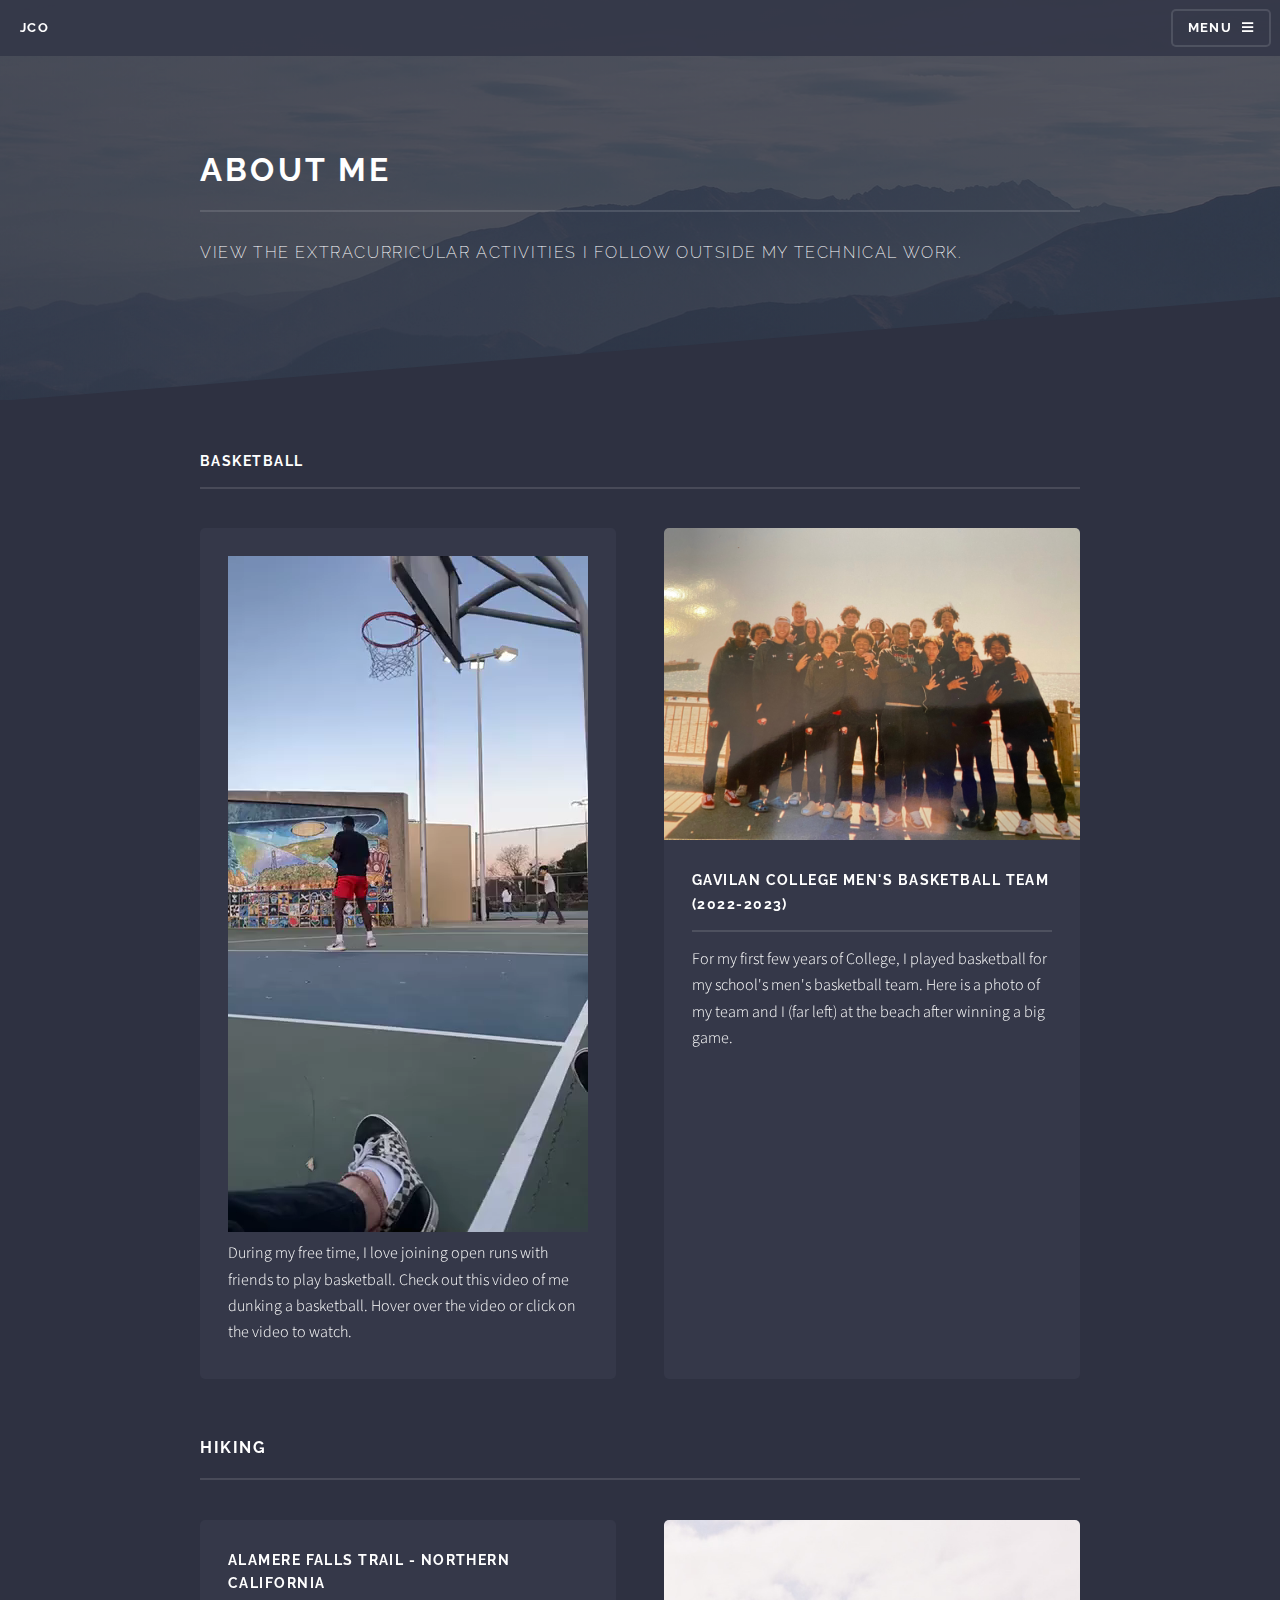
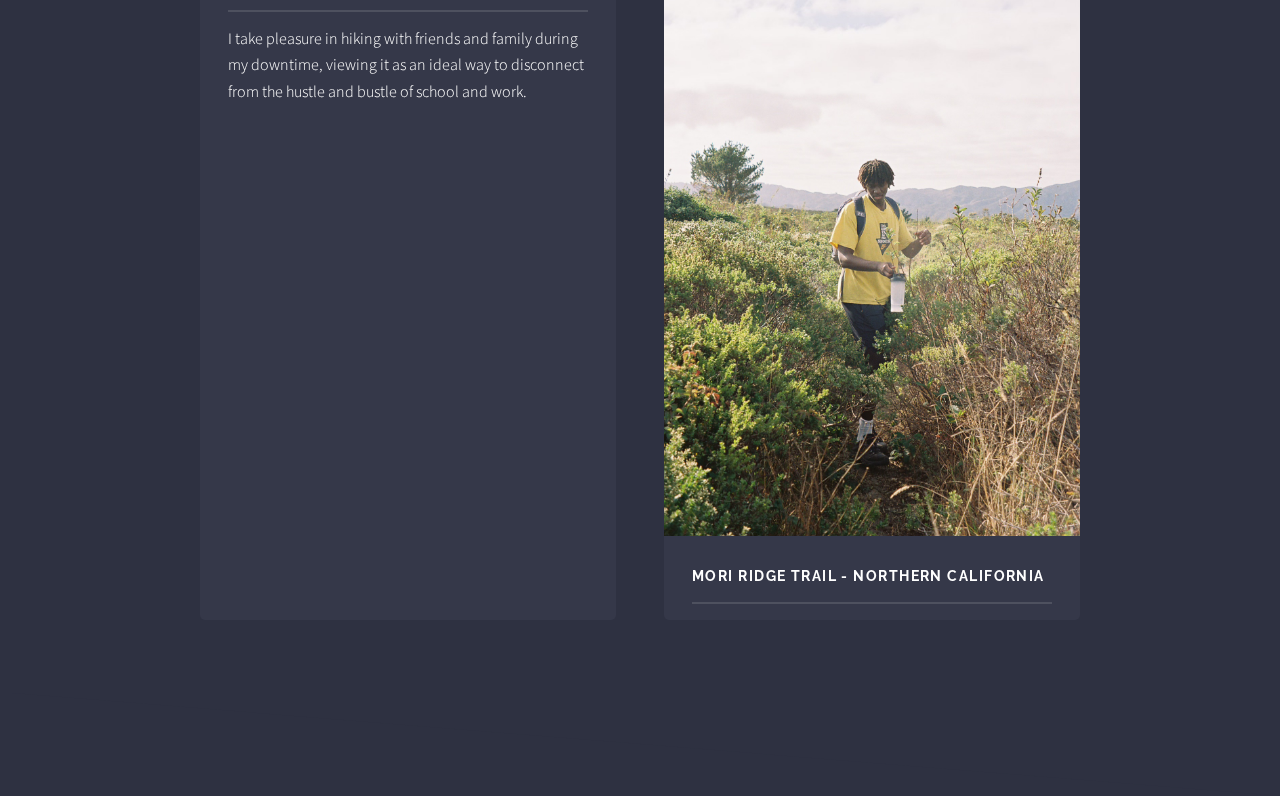
==== commit 28a9e919: "Made updates to the about me page for a better mobile experience." ====
--- a/about_me.html
+++ b/about_me.html
@@ -1,12 +1,7 @@
 <!DOCTYPE html>
-<!--
-    Solid State by HTML5 UP
-    html5up.net | @ajlkn
-    Free for personal and commercial use under the CCA 3.0 license (html5up.net/license)
--->
 <html>
   <head>
-    <title>Generic - Solid State by HTML5 UP</title>
+    <title>Caleb Onuonga - Aspiring Software Engineer</title>
     <meta charset="utf-8" />
     <meta name="viewport" content="width=device-width, initial-scale=1, user-scalable=no" />
     <link rel="stylesheet" href="assets/css/main.css" />
@@ -70,7 +65,7 @@
                     Your browser does not support the video tag.
                   </video>
                   <p>
-                    During my free time, I love joining open runs with friends to play basketball. Check out this video of me dunking a basketball. Hover over it to watch.
+                    During my free time, I love joining open runs with friends to play basketball. Check out this video of me dunking a basketball. Hover over the video or click on the video to watch.
                   </p>
                 </div>
               </article>
@@ -78,25 +73,24 @@
                 <a href="#" class="image"><img src="images/hoop_pic.jpeg" alt="" /></a>
                 <h3 class="major">Gavilan College Men's Basketball Team (2022-2023)</h3>
                 <p>
-                  For my first few years of College, I played basketball for my school's men's basketball team. Here is a photo of my team and I (far left) on the beach after winning a big game.
+                  For my first few years of College, I played basketball for my school's men's basketball team. Here is a photo of my team and I (far left) at the beach after winning a big game.
                 </p>
               </article>
             </section>
-
             <h4 class="major" style="font-size: 16px;">Hiking</h4>
-            <div class="image-container">
-              <article>
-                <a href="#" class="image"><img src="images/hike01.jpeg" alt="" /></a>
-                <h3 class="major">Alamere Falls Trail - Northern California</h3>
-                <p>
-                  I take pleasure in hiking with friends and family during my downtime, viewing it as an ideal way to disconnect from the hustle and bustle of school and work.
-                </p>
-              </article>
-              <article>
-                <a href="#" class="image"><img src="images/hike02.jpeg" alt="" style="max-width: 248px;" /></a>
-                <h3 class="major">Mori Ridge Trail - Northern California</h3>
-              </article>
-            </div>
+            <section class="features">
+                <article>
+                  <a href="#" class="image"><img src="images/hike01.jpeg" alt="" /></a>
+                  <h3 class="major">Alamere Falls Trail - Northern California</h3>
+                  <p>
+                    I take pleasure in hiking with friends and family during my downtime, viewing it as an ideal way to disconnect from the hustle and bustle of school and work.
+                  </p>
+                </article>
+                <article>
+                  <a href="#" class="image"><img src="images/hike02.jpeg" alt=""/></a>
+                  <h3 class="major">Mori Ridge Trail - Northern California</h3>
+                </article>
+            </section>
 
           </div>
         </div>
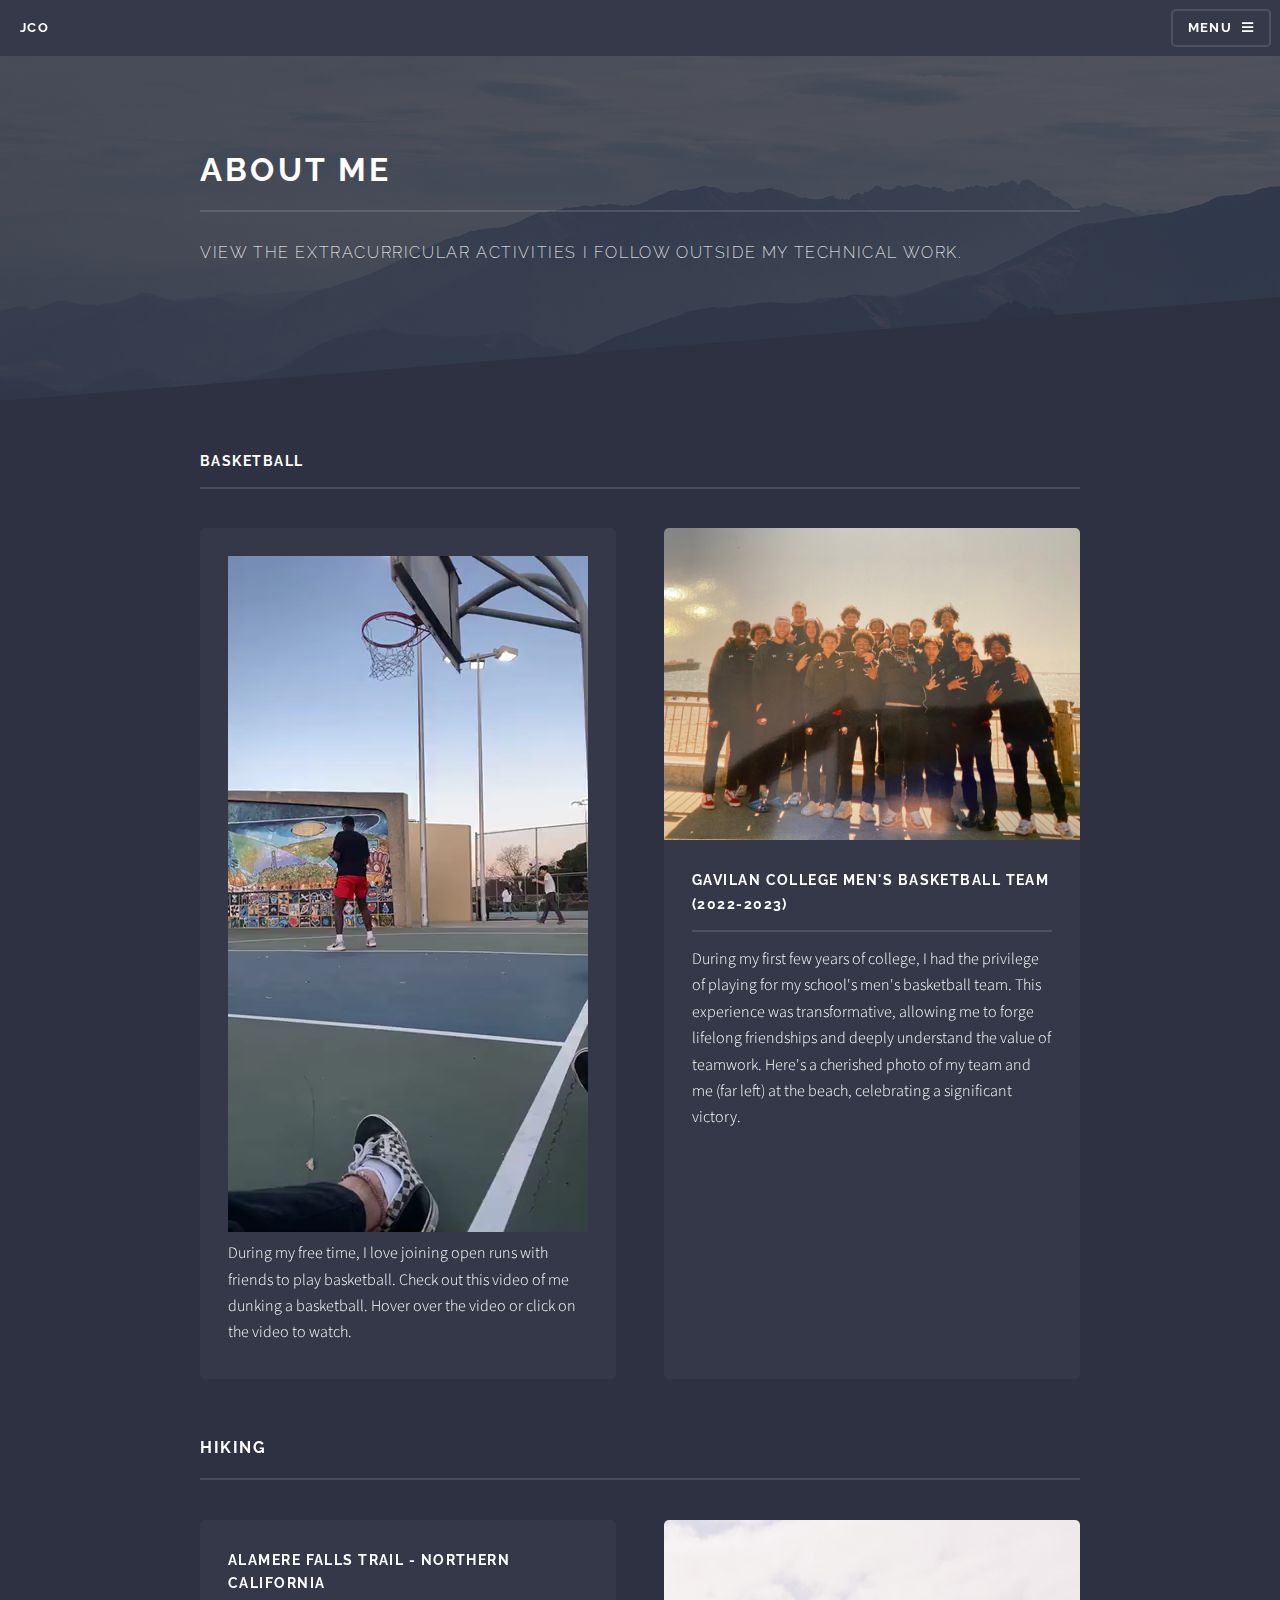
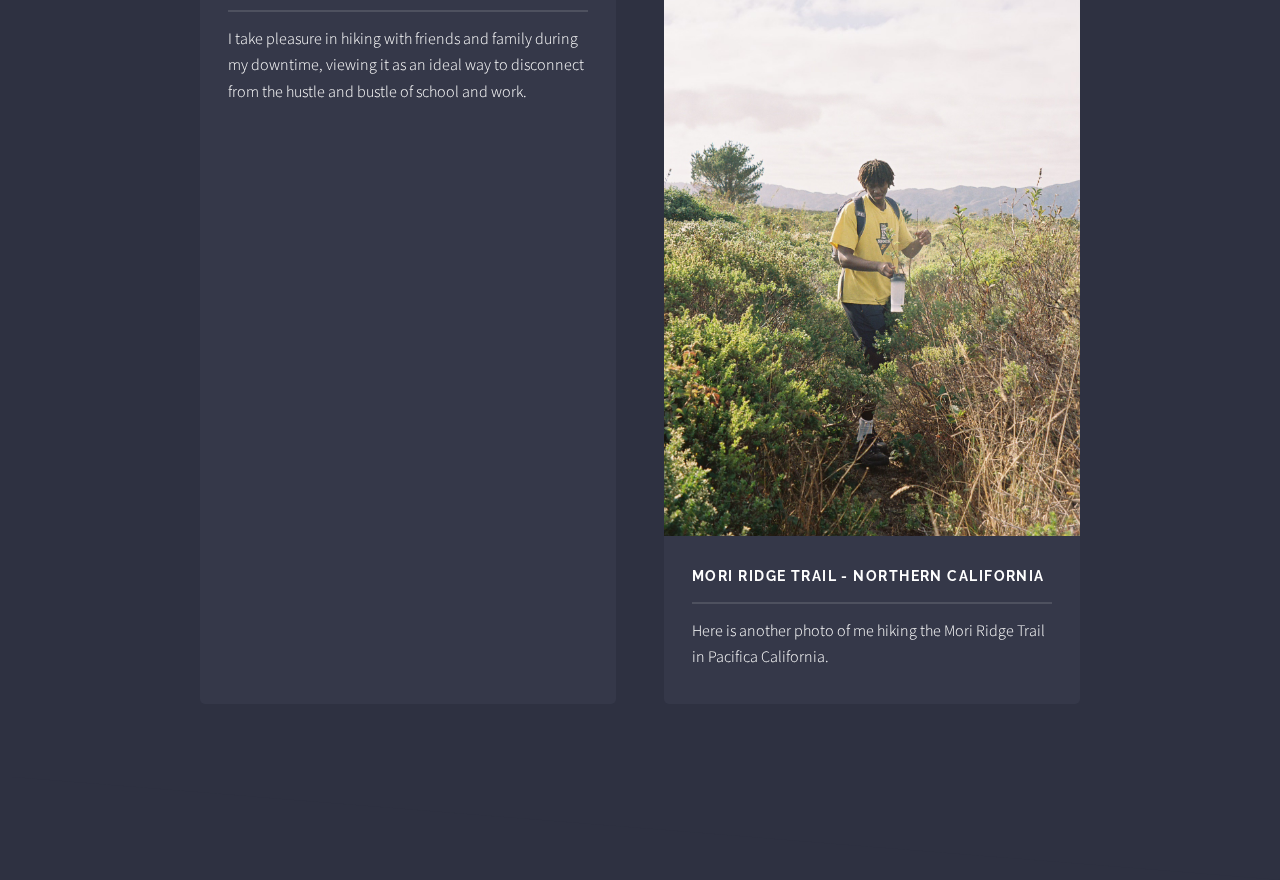
==== commit 4fd46f67: "Fixed senteces in the about me page." ====
--- a/about_me.html
+++ b/about_me.html
@@ -73,7 +73,7 @@
                 <a href="#" class="image"><img src="images/hoop_pic.jpeg" alt="" /></a>
                 <h3 class="major">Gavilan College Men's Basketball Team (2022-2023)</h3>
                 <p>
-                  For my first few years of College, I played basketball for my school's men's basketball team. Here is a photo of my team and I (far left) at the beach after winning a big game.
+                  During my first few years of college, I had the privilege of playing for my school's men's basketball team. This experience was transformative, allowing me to forge lifelong friendships and deeply understand the value of teamwork. Here's a cherished photo of my team and me (far left) at the beach, celebrating a significant victory.
                 </p>
               </article>
             </section>
@@ -89,6 +89,7 @@
                 <article>
                   <a href="#" class="image"><img src="images/hike02.jpeg" alt=""/></a>
                   <h3 class="major">Mori Ridge Trail - Northern California</h3>
+                  <p>Here is another photo of me hiking the Mori Ridge Trail in Pacifica California.</p>
                 </article>
             </section>
 
